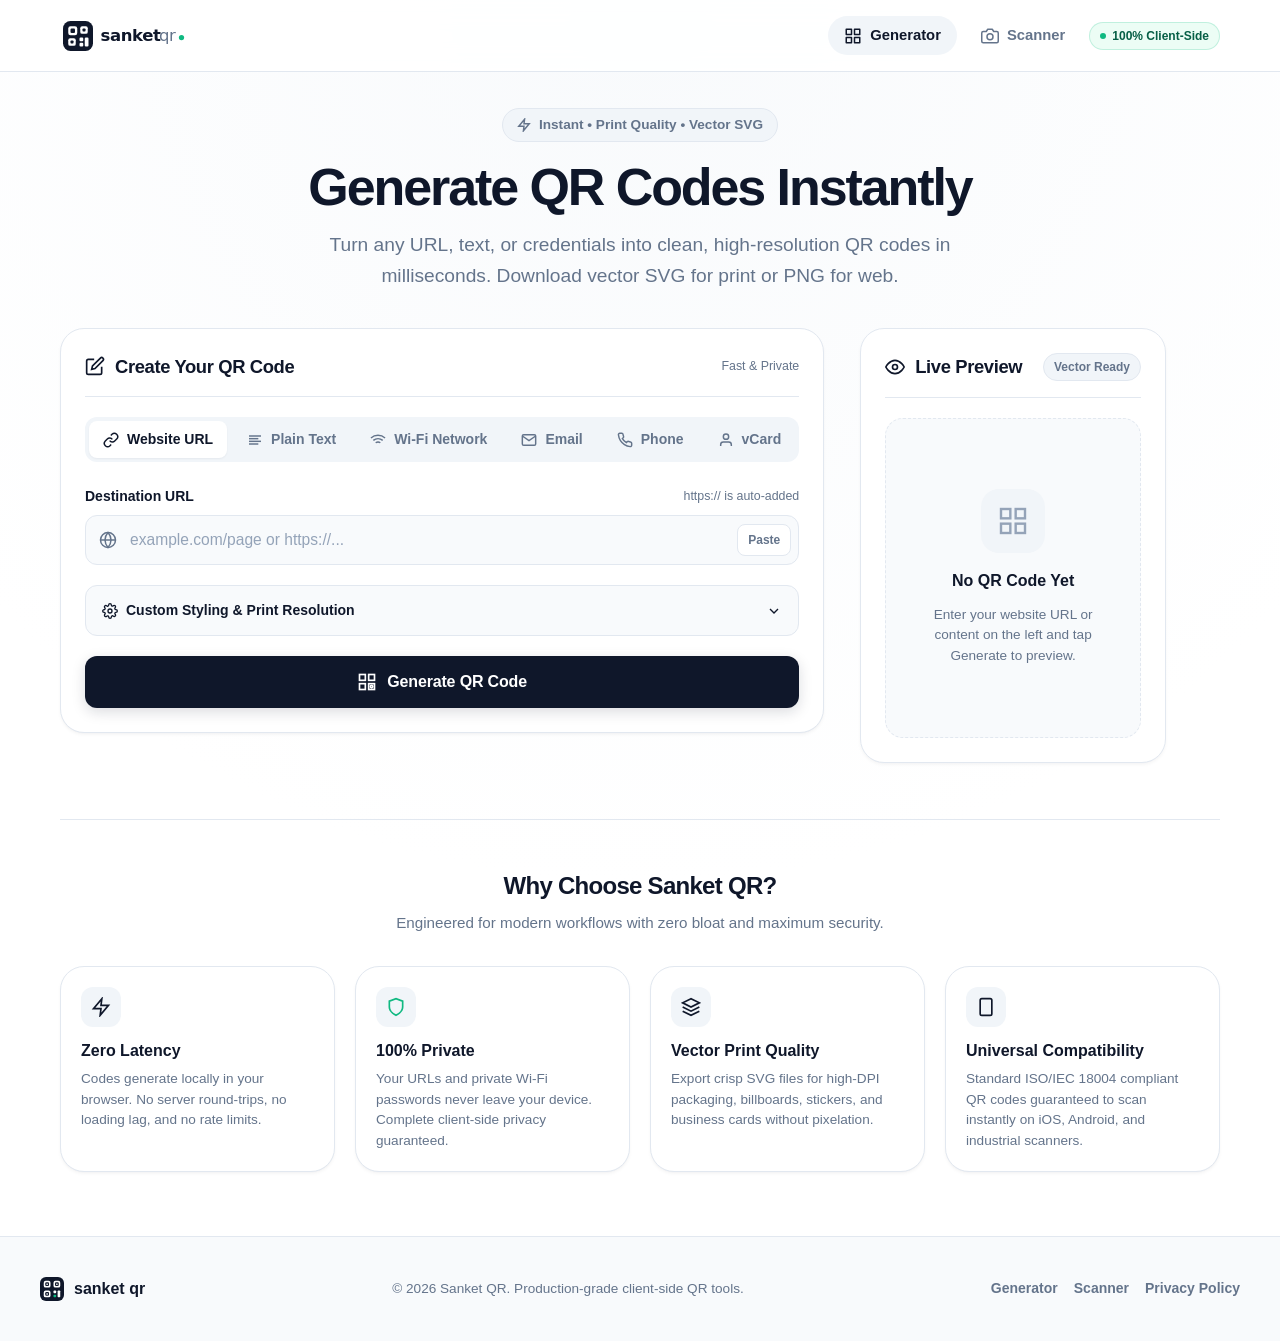
==== index.html @ 83587c72 "style: remove github link from footers" ====
<!DOCTYPE html>
<html lang="en">
<head>
  <meta charset="UTF-8">
  <meta name="viewport" content="width=device-width, initial-scale=1.0">
  <title>Sanket QR — Instant High-Resolution QR Code Generator &amp; Scanner</title>
  
  <!-- Primary Meta Tags -->
  <meta name="title" content="Sanket QR — Instant High-Resolution QR Code Generator & Scanner">
  <meta name="description" content="Generate high-resolution vector SVG and PNG QR codes instantly in your browser. 100% private, free, and open-source. Auto-formatting, customizable colors, and scan support.">
  <meta name="keywords" content="QR code generator, free QR code, SVG QR code, high resolution QR code, print QR code, camera QR scanner, sanket qr">
  <meta name="author" content="Sanket QR">
  <meta name="theme-color" content="#ffffff">

  <!-- Open Graph / Facebook -->
  <meta property="og:type" content="website">
  <meta property="og:url" content="https://sanket-qr.com/">
  <meta property="og:title" content="Sanket QR — Instant High-Resolution QR Code Generator">
  <meta property="og:description" content="Generate crisp, print-ready SVG & PNG QR codes instantly. Fast, free, private, and client-side.">
  <meta property="og:image" content="assets/screenshots/og-banner.svg">

  <!-- Twitter -->
  <meta property="twitter:card" content="summary_large_image">
  <meta property="twitter:url" content="https://sanket-qr.com/">
  <meta property="twitter:title" content="Sanket QR — Instant High-Resolution QR Code Generator">
  <meta property="twitter:description" content="Generate crisp, print-ready SVG & PNG QR codes instantly. Fast, free, private, and client-side.">
  <meta property="twitter:image" content="assets/screenshots/og-banner.svg">

  <!-- Favicons & Manifest -->
  <link rel="icon" type="image/svg+xml" href="assets/icons/favicon.svg">
  <link rel="apple-touch-icon" href="assets/icons/apple-touch-icon.png">
  <link rel="manifest" href="manifest.webmanifest">

  <!-- Stylesheet -->
  <link rel="stylesheet" href="style.css">
</head>
<body>

  <!-- Site Header -->
  <header class="site-header">
    <div class="header-container">
      <a href="index.html" class="brand-link" aria-label="Sanket QR Homepage">
        <img src="assets/logo/sanket-qr-logo.svg" alt="Sanket QR Logo" class="brand-logo-img" width="160" height="36">
      </a>

      <nav class="nav-links" aria-label="Main Navigation">
        <a href="index.html" class="nav-item active" aria-current="page">
          <svg width="18" height="18" viewBox="0 0 24 24" fill="none" stroke="currentColor" stroke-width="2" stroke-linecap="round" stroke-linejoin="round">
            <rect x="3" y="3" width="7" height="7"/><rect x="14" y="3" width="7" height="7"/><rect x="14" y="14" width="7" height="7"/><rect x="3" y="14" width="7" height="7"/>
          </svg>
          <span>Generator</span>
        </a>
        <a href="scan.html" class="nav-item">
          <svg width="18" height="18" viewBox="0 0 24 24" fill="none" stroke="currentColor" stroke-width="2" stroke-linecap="round" stroke-linejoin="round">
            <path d="M23 19a2 2 0 0 1-2 2H3a2 2 0 0 1-2-2V8a2 2 0 0 1 2-2h4l2-3h6l2 3h4a2 2 0 0 1 2 2z"/><circle cx="12" cy="13" r="4"/>
          </svg>
          <span>Scanner</span>
        </a>
        <div class="badge-tag" title="All processing happens locally on your device">
          <span class="badge-dot"></span>
          <span>100% Client-Side</span>
        </div>
      </nav>
    </div>
  </header>

  <!-- Main Content Wrapper -->
  <main class="main-wrapper">
    <!-- Hero Banner -->
    <section class="hero-banner">
      <div class="hero-pill">
        <svg width="14" height="14" viewBox="0 0 24 24" fill="none" stroke="currentColor" stroke-width="2.5"><polygon points="13 2 3 14 12 14 11 22 21 10 12 10 13 2"/></svg>
        <span>Instant • Print Quality • Vector SVG</span>
      </div>
      <h1 class="hero-title">Generate QR Codes Instantly</h1>
      <p class="hero-subtitle">
        Turn any URL, text, or credentials into clean, high-resolution QR codes in milliseconds. Download vector SVG for print or PNG for web.
      </p>
    </section>

    <!-- Generator Interface Grid -->
    <div class="generator-grid">
      <!-- Left Column: Controls & Input Form -->
      <section class="card-panel" aria-labelledby="generator-heading">
        <div class="card-header-row">
          <h2 id="generator-heading" class="card-title">
            <svg width="20" height="20" viewBox="0 0 24 24" fill="none" stroke="currentColor" stroke-width="2"><path d="M11 4H4a2 2 0 0 0-2 2v14a2 2 0 0 0 2 2h14a2 2 0 0 0 2-2v-7"/><path d="M18.5 2.5a2.121 2.121 0 0 1 3 3L12 15l-4 1 1-4 9.5-9.5z"/></svg>
            <span>Create Your QR Code</span>
          </h2>
          <span class="label-hint">Fast &amp; Private</span>
        </div>

        <!-- Input Category Tabs (Extensible Architecture) -->
        <div class="tabs-scroll-wrapper" role="tablist" aria-label="Content Type">
          <div class="tabs-nav">
            <button type="button" class="tab-btn active" data-tab="url" role="tab" aria-selected="true" aria-controls="tab-url">
              <svg viewBox="0 0 24 24" fill="none" stroke="currentColor"><path d="M10 13a5 5 0 0 0 7.54.54l3-3a5 5 0 0 0-7.07-7.07l-1.72 1.71"/><path d="M14 11a5 5 0 0 0-7.54-.54l-3 3a5 5 0 0 0 7.07 7.07l1.71-1.71"/></svg>
              <span>Website URL</span>
            </button>
            <button type="button" class="tab-btn" data-tab="text" role="tab" aria-selected="false" aria-controls="tab-text">
              <svg viewBox="0 0 24 24" fill="none" stroke="currentColor"><line x1="17" y1="10" x2="3" y2="10"/><line x1="21" y1="6" x2="3" y2="6"/><line x1="21" y1="14" x2="3" y2="14"/><line x1="17" y1="18" x2="3" y2="18"/></svg>
              <span>Plain Text</span>
            </button>
            <button type="button" class="tab-btn" data-tab="wifi" role="tab" aria-selected="false" aria-controls="tab-wifi">
              <svg viewBox="0 0 24 24" fill="none" stroke="currentColor"><path d="M5 12.55a11 11 0 0 1 14.08 0"/><path d="M1.42 9a16 16 0 0 1 21.16 0"/><path d="M8.53 16.11a6 6 0 0 1 6.95 0"/><line x1="12" y1="20" x2="12.01" y2="20"/></svg>
              <span>Wi-Fi Network</span>
            </button>
            <button type="button" class="tab-btn" data-tab="email" role="tab" aria-selected="false" aria-controls="tab-email">
              <svg viewBox="0 0 24 24" fill="none" stroke="currentColor"><path d="M4 4h16c1.1 0 2 .9 2 2v12c0 1.1-.9 2-2 2H4c-1.1 0-2-.9-2-2V6c0-1.1.9-2 2-2z"/><polyline points="22,6 12,13 2,6"/></svg>
              <span>Email</span>
            </button>
            <button type="button" class="tab-btn" data-tab="phone" role="tab" aria-selected="false" aria-controls="tab-phone">
              <svg viewBox="0 0 24 24" fill="none" stroke="currentColor"><path d="M22 16.92v3a2 2 0 0 1-2.18 2 19.79 19.79 0 0 1-8.63-3.07 19.5 19.5 0 0 1-6-6 19.79 19.79 0 0 1-3.07-8.67A2 2 0 0 1 4.11 2h3a2 2 0 0 1 2 1.72 12.84 12.84 0 0 0 .7 2.81 2 2 0 0 1-.45 2.11L8.09 9.91a16 16 0 0 0 6 6l1.27-1.27a2 2 0 0 1 2.11-.45 12.84 12.84 0 0 0 2.81.7A2 2 0 0 1 22 16.92z"/></svg>
              <span>Phone</span>
            </button>
            <button type="button" class="tab-btn" data-tab="vcard" role="tab" aria-selected="false" aria-controls="tab-vcard">
              <svg viewBox="0 0 24 24" fill="none" stroke="currentColor"><path d="M20 21v-2a4 4 0 0 0-4-4H8a4 4 0 0 0-4 4v2"/><circle cx="12" cy="7" r="4"/></svg>
              <span>vCard</span>
            </button>
          </div>
        </div>

        <!-- Tab 1: URL (Primary & Default) -->
        <div id="tab-url" class="tab-content active" role="tabpanel">
          <div class="form-group">
            <label for="url-input" class="form-label">
              <span>Destination URL</span>
              <span class="label-hint">https:// is auto-added</span>
            </label>
            <div class="input-wrapper">
              <svg class="input-icon-left" viewBox="0 0 24 24" fill="none" stroke="currentColor" stroke-width="2"><circle cx="12" cy="12" r="10"/><line x1="2" y1="12" x2="22" y2="12"/><path d="M12 2a15.3 15.3 0 0 1 4 10 15.3 15.3 0 0 1-4 10 15.3 15.3 0 0 1-4-10 15.3 15.3 0 0 1 4-10z"/></svg>
              <input 
                type="text" 
                id="url-input" 
                class="input-field has-icon-left has-action-right" 
                placeholder="example.com/page or https://..."
                autocomplete="off"
                spellcheck="false"
                aria-describedby="url-error-msg"
              >
              <div class="input-action-right">
                <button type="button" id="url-clear-btn" class="input-clear-btn" aria-label="Clear URL input" title="Clear">
                  <svg width="14" height="14" viewBox="0 0 24 24" fill="none" stroke="currentColor" stroke-width="2.5"><line x1="18" y1="6" x2="6" y2="18"/><line x1="6" y1="6" x2="18" y2="18"/></svg>
                </button>
                <button type="button" id="url-paste-btn" class="input-inline-btn" title="Paste from clipboard">
                  Paste
                </button>
              </div>
            </div>
            <div id="url-error-msg" class="field-error-msg" role="alert"></div>
          </div>
        </div>

        <!-- Tab 2: Plain Text -->
        <div id="tab-text" class="tab-content" role="tabpanel">
          <div class="form-group">
            <label for="text-input" class="form-label">
              <span>Text Message / Note</span>
              <span class="label-hint">Plain UTF-8 text</span>
            </label>
            <textarea id="text-input" class="textarea-field" placeholder="Enter any text, notes, or instructions here..."></textarea>
          </div>
        </div>

        <!-- Tab 3: Wi-Fi Network -->
        <div id="tab-wifi" class="tab-content" role="tabpanel">
          <div class="form-group">
            <label for="wifi-ssid" class="form-label">Network Name (SSID)</label>
            <input type="text" id="wifi-ssid" class="input-field" placeholder="e.g. MyHomeWiFi">
          </div>
          <div class="form-grid-2">
            <div class="form-group">
              <label for="wifi-pass" class="form-label">Password</label>
              <input type="text" id="wifi-pass" class="input-field" placeholder="Wi-Fi Password">
            </div>
            <div class="form-group">
              <label for="wifi-type" class="form-label">Security</label>
              <select id="wifi-type" class="select-field">
                <option value="WPA" selected>WPA/WPA2/WPA3</option>
                <option value="WEP">WEP</option>
                <option value="nopass">None (Open Network)</option>
              </select>
            </div>
          </div>
          <label style="display: flex; align-items: center; gap: 8px; font-size: 0.85rem; cursor: pointer; margin-top: 4px;">
            <input type="checkbox" id="wifi-hidden">
            <span>Hidden Network (SSID is not broadcasted)</span>
          </label>
        </div>

        <!-- Tab 4: Email -->
        <div id="tab-email" class="tab-content" role="tabpanel">
          <div class="form-group">
            <label for="email-to" class="form-label">Recipient Email</label>
            <input type="email" id="email-to" class="input-field" placeholder="hello@example.com">
          </div>
          <div class="form-group">
            <label for="email-sub" class="form-label">Subject</label>
            <input type="text" id="email-sub" class="input-field" placeholder="Subject line">
          </div>
          <div class="form-group">
            <label for="email-body" class="form-label">Message Body</label>
            <textarea id="email-body" class="textarea-field" placeholder="Email message body..."></textarea>
          </div>
        </div>

        <!-- Tab 5: Phone -->
        <div id="tab-phone" class="tab-content" role="tabpanel">
          <div class="form-group">
            <label for="phone-input" class="form-label">Phone Number</label>
            <input type="tel" id="phone-input" class="input-field" placeholder="+1 234 567 8900">
          </div>
        </div>

        <!-- Tab 6: vCard Contact -->
        <div id="tab-vcard" class="tab-content" role="tabpanel">
          <div class="form-grid-2">
            <div class="form-group">
              <label for="vcard-first" class="form-label">First Name</label>
              <input type="text" id="vcard-first" class="input-field" placeholder="John">
            </div>
            <div class="form-group">
              <label for="vcard-last" class="form-label">Last Name</label>
              <input type="text" id="vcard-last" class="input-field" placeholder="Doe">
            </div>
          </div>
          <div class="form-grid-2">
            <div class="form-group">
              <label for="vcard-phone" class="form-label">Phone</label>
              <input type="tel" id="vcard-phone" class="input-field" placeholder="+1 555-0199">
            </div>
            <div class="form-group">
              <label for="vcard-email" class="form-label">Email</label>
              <input type="email" id="vcard-email" class="input-field" placeholder="john@company.com">
            </div>
          </div>
          <div class="form-group">
            <label for="vcard-org" class="form-label">Company / Organization</label>
            <input type="text" id="vcard-org" class="input-field" placeholder="Acme Inc.">
          </div>
        </div>

        <!-- Customization Settings Accordion -->
        <div class="customization-drawer">
          <button type="button" id="settings-toggle" class="drawer-toggle" aria-expanded="false" aria-controls="settings-drawer">
            <span style="display: flex; align-items: center; gap: 8px;">
              <svg width="16" height="16" viewBox="0 0 24 24" fill="none" stroke="currentColor" stroke-width="2"><circle cx="12" cy="12" r="3"/><path d="M19.4 15a1.65 1.65 0 0 0 .33 1.82l.06.06a2 2 0 0 1 0 2.83 2 2 0 0 1-2.83 0l-.06-.06a1.65 1.65 0 0 0-1.82-.33 1.65 1.65 0 0 0-1 1.51V21a2 2 0 0 1-2 2 2 2 0 0 1-2-2v-.09A1.65 1.65 0 0 0 9 19.4a1.65 1.65 0 0 0-1.82.33l-.06.06a2 2 0 0 1-2.83 0 2 2 0 0 1 0-2.83l.06-.06a1.65 1.65 0 0 0 .33-1.82 1.65 1.65 0 0 0-1.51-1H3a2 2 0 0 1-2-2 2 2 0 0 1 2-2h.09A1.65 1.65 0 0 0 4.6 9a1.65 1.65 0 0 0-.33-1.82l-.06-.06a2 2 0 0 1 0-2.83 2 2 0 0 1 2.83 0l.06.06a1.65 1.65 0 0 0 1.82.33H9a1.65 1.65 0 0 0 1-1.51V3a2 2 0 0 1 2-2 2 2 0 0 1 2 2v.09a1.65 1.65 0 0 0 1 1.51 1.65 1.65 0 0 0 1.82-.33l.06-.06a2 2 0 0 1 2.83 0 2 2 0 0 1 0 2.83l-.06.06a1.65 1.65 0 0 0-.33 1.82V9a1.65 1.65 0 0 0 1.51 1H21a2 2 0 0 1 2 2 2 2 0 0 1-2 2h-.09a1.65 1.65 0 0 0-1.51 1z"/></svg>
              <span>Custom Styling &amp; Print Resolution</span>
            </span>
            <svg class="chevron" width="16" height="16" viewBox="0 0 24 24" fill="none" stroke="currentColor" stroke-width="2"><polyline points="6 9 12 15 18 9"/></svg>
          </button>
          <div id="settings-drawer" class="drawer-content">
            <div class="settings-grid">
              <div class="form-group">
                <label class="form-label" for="fg-color">Foreground Color</label>
                <div class="color-picker-row">
                  <div class="color-input-badge">
                    <input type="color" id="fg-color" value="#0f172a">
                  </div>
                  <span style="font-size: 0.825rem; font-family: var(--font-mono);">QR Pattern</span>
                </div>
              </div>
              <div class="form-group">
                <label class="form-label" for="bg-color">Background Color</label>
                <div class="color-picker-row">
                  <div class="color-input-badge">
                    <input type="color" id="bg-color" value="#ffffff">
                  </div>
                  <span style="font-size: 0.825rem; font-family: var(--font-mono);">Background</span>
                </div>
              </div>
              <div class="form-group">
                <label class="form-label" for="qr-ecc">Error Correction (ECC)</label>
                <select id="qr-ecc" class="select-field">
                  <option value="L">Level L (7% recovery)</option>
                  <option value="M" selected>Level M (15% - Recommended)</option>
                  <option value="Q">Level Q (25% recovery)</option>
                  <option value="H">Level H (30% - Best for Print)</option>
                </select>
              </div>
              <div class="form-group">
                <label class="form-label" for="qr-size">Raster Export Size (PNG)</label>
                <select id="qr-size" class="select-field">
                  <option value="512">Standard (512 x 512 px)</option>
                  <option value="1024" selected>High-Res (1024 x 1024 px)</option>
                  <option value="2048">Ultra Print (2048 x 2048 px)</option>
                </select>
              </div>
            </div>
          </div>
        </div>

        <!-- Main Generate Button -->
        <button type="button" id="generate-btn" class="btn-primary" aria-label="Generate QR Code">
          <svg width="20" height="20" viewBox="0 0 24 24" fill="none" stroke="currentColor" stroke-width="2"><rect x="3" y="3" width="7" height="7"/><rect x="14" y="3" width="7" height="7"/><rect x="14" y="14" width="7" height="7"/><rect x="3" y="14" width="7" height="7"/><circle cx="17.5" cy="17.5" r="1.5"/></svg>
          <span>Generate QR Code</span>
        </button>
      </section>

      <!-- Right Column: Live QR Preview & Actions (Sticky) -->
      <aside class="preview-card-sticky">
        <div class="card-panel">
          <div class="card-header-row">
            <h2 class="card-title">
              <svg width="20" height="20" viewBox="0 0 24 24" fill="none" stroke="currentColor" stroke-width="2"><path d="M1 12s4-8 11-8 11 8 11 8-4 8-11 8-11-8-11-8z"/><circle cx="12" cy="12" r="3"/></svg>
              <span>Live Preview</span>
            </h2>
            <span class="badge-tag" style="background: var(--bg-elevated); color: var(--text-muted); border-color: var(--border-light);">Vector Ready</span>
          </div>

          <!-- QR Display Area -->
          <div id="qr-display-box" class="qr-display-box" aria-live="polite">
            <!-- Empty State -->
            <div id="empty-state" class="empty-state">
              <div class="empty-state-icon">
                <svg width="32" height="32" viewBox="0 0 24 24" fill="none" stroke="currentColor" stroke-width="1.8"><rect x="3" y="3" width="7" height="7"/><rect x="14" y="3" width="7" height="7"/><rect x="14" y="14" width="7" height="7"/><rect x="3" y="14" width="7" height="7"/></svg>
              </div>
              <h3 class="empty-state-title">No QR Code Yet</h3>
              <p class="empty-state-desc">Enter your website URL or content on the left and tap Generate to preview.</p>
            </div>

            <!-- Loading State -->
            <div id="loading-state" class="loading-state">
              <div class="spinner"></div>
              <span style="font-size: 0.9rem; font-weight: 600;">Generating high-res matrix...</span>
            </div>

            <!-- Generated State -->
            <div id="qr-rendered-wrapper" class="qr-rendered-wrapper">
              <div id="canvas-holder" class="qr-canvas-holder"></div>
              
              <!-- Content Summary -->
              <div class="qr-content-summary">
                <svg width="16" height="16" viewBox="0 0 24 24" fill="none" stroke="currentColor" stroke-width="2" style="flex-shrink: 0;"><path d="M10 13a5 5 0 0 0 7.54.54l3-3a5 5 0 0 0-7.07-7.07l-1.72 1.71"/><path d="M14 11a5 5 0 0 0-7.54-.54l-3 3a5 5 0 0 0 7.07 7.07l1.71-1.71"/></svg>
                <span id="qr-summary-text" class="qr-summary-text"></span>
              </div>

              <!-- Action Buttons -->
              <div class="preview-actions-grid">
                <button type="button" id="btn-download-png" class="btn-primary btn-download-primary" title="Download High-Res PNG">
                  <svg width="18" height="18" viewBox="0 0 24 24" fill="none" stroke="currentColor" stroke-width="2.2"><path d="M21 15v4a2 2 0 0 1-2 2H5a2 2 0 0 1-2-2v-4"/><polyline points="7 10 12 15 17 10"/><line x1="12" y1="15" x2="12" y2="3"/></svg>
                  <span>Download PNG</span>
                </button>
                <button type="button" id="btn-download-svg" class="btn-secondary" title="Download Scalable Vector SVG">
                  <svg width="18" height="18" viewBox="0 0 24 24" fill="none" stroke="currentColor" stroke-width="2.2"><polygon points="12 2 2 7 12 12 22 7 12 2"/><polyline points="2 17 12 22 22 17"/><polyline points="2 12 12 17 22 12"/></svg>
                  <span>Download SVG</span>
                </button>
                <button type="button" id="btn-copy-link" class="btn-secondary" title="Copy Content / Link">
                  <svg width="18" height="18" viewBox="0 0 24 24" fill="none" stroke="currentColor" stroke-width="2.2"><rect x="9" y="9" width="13" height="13" rx="2" ry="2"/><path d="M5 15H4a2 2 0 0 1-2-2V4a2 2 0 0 1 2-2h9a2 2 0 0 1 2 2v1"/></svg>
                  <span>Copy Link</span>
                </button>
                <button type="button" id="btn-copy-image" class="btn-secondary" title="Copy Image to Clipboard" style="grid-column: span 2;">
                  <svg width="18" height="18" viewBox="0 0 24 24" fill="none" stroke="currentColor" stroke-width="2.2"><rect x="3" y="3" width="18" height="18" rx="2"/><circle cx="8.5" cy="8.5" r="1.5"/><polyline points="21 15 16 10 5 21"/></svg>
                  <span>Copy Image to Clipboard</span>
                </button>
              </div>

              <!-- Reset / Generate Again -->
              <div class="reset-row">
                <button type="button" id="btn-generate-again" class="btn-text-link">
                  Generate Another Code
                </button>
              </div>
            </div>
          </div>
        </div>
      </aside>
    </div>

    <!-- Recent History Section -->
    <section id="history-section" class="history-section" style="display: none;" aria-labelledby="history-heading">
      <div class="history-header">
        <h2 id="history-heading" class="history-title">
          <svg width="18" height="18" viewBox="0 0 24 24" fill="none" stroke="currentColor" stroke-width="2"><circle cx="12" cy="12" r="10"/><polyline points="12 6 12 12 16 14"/></svg>
          <span>Recent Codes</span>
        </h2>
        <button type="button" id="btn-clear-history" class="btn-text-link">Clear History</button>
      </div>
      <div id="history-list" class="history-list"></div>
    </section>

    <!-- Key Product Features -->
    <section style="margin-top: 56px; border-top: 1px solid var(--border-light); padding-top: 48px;">
      <div style="text-align: center; margin-bottom: 32px;">
        <h2 style="font-size: 1.5rem; font-weight: 800; letter-spacing: -0.03em; margin-bottom: 8px;">Why Choose Sanket QR?</h2>
        <p style="color: var(--text-muted); font-size: 0.95rem;">Engineered for modern workflows with zero bloat and maximum security.</p>
      </div>
      <div style="display: grid; grid-template-columns: repeat(auto-fit, minmax(240px, 1fr)); gap: 20px;">
        <div class="card-panel" style="padding: 20px;">
          <div style="width: 40px; height: 40px; border-radius: var(--radius-md); background: var(--bg-elevated); display: flex; align-items: center; justify-content: center; margin-bottom: 12px; color: var(--text-main);">
            <svg width="20" height="20" viewBox="0 0 24 24" fill="none" stroke="currentColor" stroke-width="2"><polygon points="13 2 3 14 12 14 11 22 21 10 12 10 13 2"/></svg>
          </div>
          <h3 style="font-size: 1rem; font-weight: 700; margin-bottom: 6px;">Zero Latency</h3>
          <p style="font-size: 0.85rem; color: var(--text-muted); line-height: 1.5;">Codes generate locally in your browser. No server round-trips, no loading lag, and no rate limits.</p>
        </div>
        <div class="card-panel" style="padding: 20px;">
          <div style="width: 40px; height: 40px; border-radius: var(--radius-md); background: var(--bg-elevated); display: flex; align-items: center; justify-content: center; margin-bottom: 12px; color: var(--accent-green);">
            <svg width="20" height="20" viewBox="0 0 24 24" fill="none" stroke="currentColor" stroke-width="2"><path d="M12 22s8-4 8-10V5l-8-3-8 3v7c0 6 8 10 8 10z"/></svg>
          </div>
          <h3 style="font-size: 1rem; font-weight: 700; margin-bottom: 6px;">100% Private</h3>
          <p style="font-size: 0.85rem; color: var(--text-muted); line-height: 1.5;">Your URLs and private Wi-Fi passwords never leave your device. Complete client-side privacy guaranteed.</p>
        </div>
        <div class="card-panel" style="padding: 20px;">
          <div style="width: 40px; height: 40px; border-radius: var(--radius-md); background: var(--bg-elevated); display: flex; align-items: center; justify-content: center; margin-bottom: 12px; color: var(--primary);">
            <svg width="20" height="20" viewBox="0 0 24 24" fill="none" stroke="currentColor" stroke-width="2"><polygon points="12 2 2 7 12 12 22 7 12 2"/><polyline points="2 17 12 22 22 17"/><polyline points="2 12 12 17 22 12"/></svg>
          </div>
          <h3 style="font-size: 1rem; font-weight: 700; margin-bottom: 6px;">Vector Print Quality</h3>
          <p style="font-size: 0.85rem; color: var(--text-muted); line-height: 1.5;">Export crisp SVG files for high-DPI packaging, billboards, stickers, and business cards without pixelation.</p>
        </div>
        <div class="card-panel" style="padding: 20px;">
          <div style="width: 40px; height: 40px; border-radius: var(--radius-md); background: var(--bg-elevated); display: flex; align-items: center; justify-content: center; margin-bottom: 12px; color: var(--text-main);">
            <svg width="20" height="20" viewBox="0 0 24 24" fill="none" stroke="currentColor" stroke-width="2"><rect x="5" y="2" width="14" height="20" rx="2" ry="2"/><line x1="12" y1="18" x2="12.01" y2="18"/></svg>
          </div>
          <h3 style="font-size: 1rem; font-weight: 700; margin-bottom: 6px;">Universal Compatibility</h3>
          <p style="font-size: 0.85rem; color: var(--text-muted); line-height: 1.5;">Standard ISO/IEC 18004 compliant QR codes guaranteed to scan instantly on iOS, Android, and industrial scanners.</p>
        </div>
      </div>
    </section>
  </main>

  <!-- Site Footer -->
  <footer class="site-footer">
    <div class="footer-container">
      <div class="footer-brand">
        <img src="assets/logo/sanket-qr-mark.svg" alt="Sanket Mark" width="24" height="24">
        <span>sanket qr</span>
      </div>
      <div class="footer-copyright">
        &copy; <span id="current-year">2026</span> Sanket QR. Production-grade client-side QR tools.
      </div>
      <div class="footer-links">
        <a href="index.html">Generator</a>
        <a href="scan.html">Scanner</a>
        <a href="privacy.html">Privacy Policy</a>
      </div>
    </div>
  </footer>

  <!-- Toast Notification Container -->
  <div id="toast-container" class="toast-container" aria-live="polite"></div>

  <!-- QR Engine Vendor Library with CDN Fallback -->
  <script src="assets/vendor/qrcode.min.js"></script>
  <script>
    if (typeof window.QRCode === 'undefined') {
      const s = document.createElement('script');
      s.src = 'https://cdn.jsdelivr.net/npm/qrcode/build/qrcode.min.js';
      document.head.appendChild(s);
    }
    document.getElementById('current-year').textContent = new Date().getFullYear();
  </script>

  <!-- Application Logic -->
  <script type="module" src="script.js"></script>
</body>
</html>
---- style.css ----
/* ==========================================================================
   SANKET QR - Production Stylesheet
   Modern, Minimalist, High-Performance CSS (Pure Vanilla)
   ========================================================================== */

:root {
  /* Color Palette - Premium White & Black Aesthetic */
  --bg-app: #ffffff;
  --bg-subtle: #f8fafc;
  --bg-card: #ffffff;
  --bg-elevated: #f1f5f9;
  --border-light: #e2e8f0;
  --border-focus: #0f172a;

  --text-main: #0f172a;
  --text-muted: #64748b;
  --text-dim: #94a3b8;
  --text-inverse: #ffffff;

  --primary: #0f172a;
  --primary-hover: #1e293b;
  --primary-active: #334155;
  --primary-rgb: 15, 23, 42;

  --accent-green: #10b981;
  --accent-green-bg: #ecfdf5;
  --accent-red: #ef4444;
  --accent-red-bg: #fef2f2;
  --accent-blue: #2563eb;
  --accent-blue-bg: #eff6ff;

  /* Typography */
  --font-sans: -apple-system, BlinkMacSystemFont, "Segoe UI", Roboto, "Helvetica Neue", Arial, sans-serif;
  --font-mono: ui-monospace, SFMono-Regular, Menlo, Monaco, Consolas, monospace;

  /* Shadows */
  --shadow-xs: 0 1px 2px 0 rgba(15, 23, 42, 0.05);
  --shadow-sm: 0 2px 4px -1px rgba(15, 23, 42, 0.06), 0 1px 2px -1px rgba(15, 23, 42, 0.04);
  --shadow-md: 0 10px 25px -5px rgba(15, 23, 42, 0.07), 0 8px 10px -6px rgba(15, 23, 42, 0.04);
  --shadow-lg: 0 20px 35px -10px rgba(15, 23, 42, 0.1), 0 10px 15px -5px rgba(15, 23, 42, 0.05);
  --shadow-glow: 0 0 0 3px rgba(15, 23, 42, 0.15);

  /* Border Radii */
  --radius-sm: 8px;
  --radius-md: 12px;
  --radius-lg: 18px;
  --radius-xl: 24px;
  --radius-full: 9999px;

  /* Layout */
  --header-height: 72px;
  --container-max-w: 1200px;
  --transition-fast: 160ms cubic-bezier(0.4, 0, 0.2, 1);
  --transition-normal: 240ms cubic-bezier(0.4, 0, 0.2, 1);
}

/* Base Reset & Box Sizing */
*, *::before, *::after {
  box-sizing: border-box;
  margin: 0;
  padding: 0;
}

html {
  font-family: var(--font-sans);
  background-color: var(--bg-app);
  color: var(--text-main);
  line-height: 1.5;
  -webkit-font-smoothing: antialiased;
  -moz-osx-font-smoothing: grayscale;
  scroll-behavior: smooth;
  text-rendering: optimizeLegibility;
}

body {
  min-height: 100vh;
  display: flex;
  flex-direction: column;
  background: radial-gradient(circle at 50% 0%, #f8fafc 0%, #ffffff 80%);
  background-attachment: fixed;
  color: var(--text-main);
}

a {
  color: inherit;
  text-decoration: none;
}

button, input, textarea, select {
  font: inherit;
  color: inherit;
}

button {
  cursor: pointer;
  border: none;
  background: none;
  touch-action: manipulation;
}

img, svg {
  display: block;
  max-width: 100%;
}

/* ==========================================================================
   Header & Navigation
   ========================================================================== */
.site-header {
  position: sticky;
  top: 0;
  z-index: 100;
  background: rgba(255, 255, 255, 0.85);
  backdrop-filter: blur(12px);
  -webkit-backdrop-filter: blur(12px);
  border-bottom: 1px solid var(--border-light);
  height: var(--header-height);
  display: flex;
  align-items: center;
}

.header-container {
  width: 100%;
  max-width: var(--container-max-w);
  margin: 0 auto;
  padding: 0 20px;
  display: flex;
  align-items: center;
  justify-content: space-between;
}

.brand-link {
  display: flex;
  align-items: center;
  gap: 12px;
  font-size: 1.25rem;
  font-weight: 800;
  letter-spacing: -0.03em;
  color: var(--text-main);
  text-decoration: none;
  transition: opacity var(--transition-fast);
}

.brand-link:hover {
  opacity: 0.88;
}

.brand-logo-img {
  height: 36px;
  width: auto;
}

.nav-links {
  display: flex;
  align-items: center;
  gap: 8px;
}

.nav-item {
  display: inline-flex;
  align-items: center;
  gap: 8px;
  padding: 8px 16px;
  border-radius: var(--radius-full);
  font-size: 0.925rem;
  font-weight: 600;
  color: var(--text-muted);
  transition: all var(--transition-fast);
}

.nav-item:hover {
  color: var(--text-main);
  background-color: var(--bg-subtle);
}

.nav-item.active {
  color: var(--text-main);
  background-color: var(--bg-elevated);
}

.badge-tag {
  display: inline-flex;
  align-items: center;
  gap: 6px;
  padding: 4px 10px;
  background: var(--accent-green-bg);
  color: #065f46;
  font-size: 0.75rem;
  font-weight: 600;
  border-radius: var(--radius-full);
  border: 1px solid rgba(16, 185, 129, 0.2);
}

.badge-dot {
  width: 6px;
  height: 6px;
  border-radius: 50%;
  background-color: var(--accent-green);
  animation: pulse-dot 2s infinite ease-in-out;
}

@keyframes pulse-dot {
  0%, 100% { transform: scale(1); opacity: 1; }
  50% { transform: scale(1.4); opacity: 0.6; }
}

/* ==========================================================================
   Main Layout & Hero Section
   ========================================================================== */
.main-wrapper {
  flex: 1;
  max-width: var(--container-max-w);
  width: 100%;
  margin: 0 auto;
  padding: 36px 20px 64px;
}

.hero-banner {
  text-align: center;
  margin-bottom: 36px;
}

.hero-pill {
  display: inline-flex;
  align-items: center;
  gap: 8px;
  background-color: var(--bg-elevated);
  border: 1px solid var(--border-light);
  padding: 6px 14px;
  border-radius: var(--radius-full);
  font-size: 0.85rem;
  font-weight: 600;
  color: var(--text-muted);
  margin-bottom: 16px;
}

.hero-title {
  font-size: clamp(2rem, 5vw, 3.25rem);
  font-weight: 800;
  letter-spacing: -0.04em;
  line-height: 1.15;
  color: var(--text-main);
  margin-bottom: 12px;
}

.hero-subtitle {
  font-size: clamp(1rem, 2vw, 1.2rem);
  color: var(--text-muted);
  max-width: 640px;
  margin: 0 auto;
  font-weight: 400;
  line-height: 1.6;
}

/* Grid Layout for Generator */
.generator-grid {
  display: grid;
  grid-template-columns: 1fr;
  gap: 28px;
  align-items: start;
}

@media (min-width: 960px) {
  .generator-grid {
    grid-template-columns: 1.15fr 0.85fr;
    gap: 36px;
  }
}

/* ==========================================================================
   Cards & Surfaces
   ========================================================================== */
.card-panel {
  background: var(--bg-card);
  border: 1px solid var(--border-light);
  border-radius: var(--radius-xl);
  box-shadow: var(--shadow-sm);
  padding: 24px;
  transition: box-shadow var(--transition-normal);
}

.card-panel:hover {
  box-shadow: var(--shadow-md);
}

.card-header-row {
  display: flex;
  align-items: center;
  justify-content: space-between;
  margin-bottom: 20px;
  padding-bottom: 16px;
  border-bottom: 1px solid var(--border-light);
}

.card-title {
  font-size: 1.15rem;
  font-weight: 700;
  letter-spacing: -0.02em;
  display: flex;
  align-items: center;
  gap: 10px;
}

/* ==========================================================================
   Input Type Tabs (Future-ready Extensible Architecture)
   ========================================================================== */
.tabs-scroll-wrapper {
  overflow-x: auto;
  margin-bottom: 20px;
  padding-bottom: 4px;
  -webkit-overflow-scrolling: touch;
  scrollbar-width: none;
}

.tabs-scroll-wrapper::-webkit-scrollbar {
  display: none;
}

.tabs-nav {
  display: flex;
  gap: 6px;
  background-color: var(--bg-elevated);
  padding: 4px;
  border-radius: var(--radius-md);
  min-width: max-content;
}

.tab-btn {
  display: inline-flex;
  align-items: center;
  gap: 8px;
  padding: 8px 14px;
  border-radius: var(--radius-sm);
  font-size: 0.875rem;
  font-weight: 600;
  color: var(--text-muted);
  transition: all var(--transition-fast);
}

.tab-btn svg {
  width: 16px;
  height: 16px;
  stroke-width: 2.2;
}

.tab-btn:hover {
  color: var(--text-main);
}

.tab-btn.active {
  background: var(--bg-card);
  color: var(--text-main);
  box-shadow: var(--shadow-xs);
}

/* Tab Panels */
.tab-content {
  display: none;
}

.tab-content.active {
  display: block;
  animation: fadeIn 200ms ease;
}

@keyframes fadeIn {
  from { opacity: 0; transform: translateY(4px); }
  to { opacity: 1; transform: translateY(0); }
}

/* ==========================================================================
   Form Controls, Inputs, and Fields
   ========================================================================== */
.form-group {
  margin-bottom: 18px;
}

.form-label {
  display: flex;
  justify-content: space-between;
  align-items: center;
  font-size: 0.875rem;
  font-weight: 600;
  color: var(--text-main);
  margin-bottom: 8px;
}

.label-hint {
  font-size: 0.775rem;
  font-weight: 400;
  color: var(--text-muted);
}

.input-wrapper {
  position: relative;
  display: flex;
  align-items: center;
}

.input-icon-left {
  position: absolute;
  left: 14px;
  color: var(--text-muted);
  pointer-events: none;
  width: 18px;
  height: 18px;
}

.input-field {
  width: 100%;
  height: 50px;
  padding: 12px 16px;
  font-size: 0.975rem;
  background-color: var(--bg-subtle);
  border: 1.5px solid var(--border-light);
  border-radius: var(--radius-md);
  color: var(--text-main);
  transition: all var(--transition-fast);
}

.input-field.has-icon-left {
  padding-left: 44px;
}

.input-field.has-action-right {
  padding-right: 80px;
}

.input-field:focus {
  outline: none;
  background-color: #ffffff;
  border-color: var(--border-focus);
  box-shadow: var(--shadow-glow);
}

.input-field::placeholder {
  color: var(--text-dim);
}

.input-action-right {
  position: absolute;
  right: 8px;
  display: flex;
  align-items: center;
  gap: 4px;
}

.input-inline-btn {
  padding: 6px 10px;
  border-radius: var(--radius-sm);
  font-size: 0.75rem;
  font-weight: 600;
  background: var(--bg-card);
  border: 1px solid var(--border-light);
  color: var(--text-muted);
  transition: all var(--transition-fast);
}

.input-inline-btn:hover {
  background: var(--bg-elevated);
  color: var(--text-main);
}

.input-clear-btn {
  display: none;
  padding: 6px;
  color: var(--text-dim);
  border-radius: 50%;
  transition: color var(--transition-fast);
}

.input-clear-btn:hover {
  color: var(--text-main);
}

.input-clear-btn.visible {
  display: inline-flex;
}

.textarea-field {
  width: 100%;
  padding: 14px 16px;
  font-size: 0.95rem;
  background-color: var(--bg-subtle);
  border: 1.5px solid var(--border-light);
  border-radius: var(--radius-md);
  color: var(--text-main);
  resize: vertical;
  min-height: 90px;
  transition: all var(--transition-fast);
}

.textarea-field:focus {
  outline: none;
  background-color: #ffffff;
  border-color: var(--border-focus);
  box-shadow: var(--shadow-glow);
}

.form-grid-2 {
  display: grid;
  grid-template-columns: 1fr;
  gap: 12px;
}

@media (min-width: 540px) {
  .form-grid-2 {
    grid-template-columns: 1fr 1fr;
  }
}

.field-error-msg {
  display: none;
  align-items: center;
  gap: 6px;
  font-size: 0.8rem;
  color: var(--accent-red);
  margin-top: 6px;
  font-weight: 500;
}

.field-error-msg.visible {
  display: flex;
}

/* ==========================================================================
   Accordion / Customization Settings Drawer
   ========================================================================== */
.customization-drawer {
  margin: 20px 0;
  border: 1px solid var(--border-light);
  border-radius: var(--radius-md);
  overflow: hidden;
  background-color: var(--bg-subtle);
}

.drawer-toggle {
  width: 100%;
  display: flex;
  align-items: center;
  justify-content: space-between;
  padding: 14px 16px;
  font-size: 0.875rem;
  font-weight: 600;
  color: var(--text-main);
  background: transparent;
  transition: background var(--transition-fast);
}

.drawer-toggle:hover {
  background: rgba(0, 0, 0, 0.02);
}

.drawer-toggle svg.chevron {
  transition: transform var(--transition-fast);
}

.drawer-toggle[aria-expanded="true"] svg.chevron {
  transform: rotate(180deg);
}

.drawer-content {
  display: none;
  padding: 16px;
  border-top: 1px solid var(--border-light);
  background: var(--bg-card);
}

.drawer-content.open {
  display: block;
  animation: fadeIn 200ms ease;
}

.settings-grid {
  display: grid;
  grid-template-columns: 1fr;
  gap: 16px;
}

@media (min-width: 480px) {
  .settings-grid {
    grid-template-columns: 1fr 1fr;
  }
}

.color-picker-row {
  display: flex;
  align-items: center;
  gap: 12px;
}

.color-input-badge {
  position: relative;
  width: 38px;
  height: 38px;
  border-radius: var(--radius-sm);
  border: 1px solid var(--border-light);
  overflow: hidden;
  cursor: pointer;
  flex-shrink: 0;
}

.color-input-badge input[type="color"] {
  position: absolute;
  top: -10px;
  left: -10px;
  width: 60px;
  height: 60px;
  border: none;
  cursor: pointer;
}

.select-field {
  width: 100%;
  height: 40px;
  padding: 8px 12px;
  font-size: 0.875rem;
  background-color: var(--bg-subtle);
  border: 1px solid var(--border-light);
  border-radius: var(--radius-sm);
  color: var(--text-main);
  cursor: pointer;
}

.select-field:focus {
  outline: none;
  border-color: var(--border-focus);
}

/* ==========================================================================
   Action Buttons
   ========================================================================== */
.btn-primary {
  display: inline-flex;
  align-items: center;
  justify-content: center;
  gap: 10px;
  width: 100%;
  height: 52px;
  background-color: var(--primary);
  color: var(--text-inverse);
  font-size: 1rem;
  font-weight: 700;
  letter-spacing: -0.01em;
  border-radius: var(--radius-md);
  box-shadow: 0 4px 14px rgba(15, 23, 42, 0.15);
  transition: all var(--transition-fast);
}

.btn-primary:hover {
  background-color: var(--primary-hover);
  transform: translateY(-1px);
  box-shadow: 0 6px 20px rgba(15, 23, 42, 0.2);
}

.btn-primary:active {
  transform: translateY(0) scale(0.99);
  background-color: var(--primary-active);
}

.btn-secondary {
  display: inline-flex;
  align-items: center;
  justify-content: center;
  gap: 8px;
  height: 44px;
  padding: 0 18px;
  background-color: var(--bg-card);
  color: var(--text-main);
  font-size: 0.9rem;
  font-weight: 600;
  border: 1.5px solid var(--border-light);
  border-radius: var(--radius-md);
  transition: all var(--transition-fast);
}

.btn-secondary:hover {
  background-color: var(--bg-subtle);
  border-color: var(--text-muted);
}

.btn-secondary:active {
  transform: scale(0.98);
}

.btn-icon-only {
  width: 44px;
  height: 44px;
  padding: 0;
  border-radius: var(--radius-md);
}

/* ==========================================================================
   Preview Card & QR Display
   ========================================================================== */
.preview-card-sticky {
  position: relative;
}

@media (min-width: 960px) {
  .preview-card-sticky {
    position: sticky;
    top: calc(var(--header-height) + 24px);
  }
}

.qr-display-box {
  background-color: var(--bg-subtle);
  border: 1.5px dashed var(--border-light);
  border-radius: var(--radius-lg);
  min-height: 320px;
  display: flex;
  flex-direction: column;
  align-items: center;
  justify-content: center;
  padding: 24px;
  text-align: center;
  position: relative;
  transition: all var(--transition-normal);
}

.qr-display-box.has-qr {
  background-color: #ffffff;
  border-style: solid;
  border-color: var(--border-light);
  box-shadow: var(--shadow-sm);
}

/* Empty State */
.empty-state {
  display: flex;
  flex-direction: column;
  align-items: center;
  gap: 12px;
  color: var(--text-muted);
  max-width: 260px;
}

.empty-state-icon {
  width: 64px;
  height: 64px;
  border-radius: var(--radius-lg);
  background: var(--bg-elevated);
  display: flex;
  align-items: center;
  justify-content: center;
  color: var(--text-dim);
  margin-bottom: 4px;
}

.empty-state-title {
  font-size: 1rem;
  font-weight: 700;
  color: var(--text-main);
}

.empty-state-desc {
  font-size: 0.85rem;
  line-height: 1.5;
}

/* Loading State */
.loading-state {
  display: none;
  flex-direction: column;
  align-items: center;
  gap: 14px;
  color: var(--text-muted);
}

.loading-state.visible {
  display: flex;
}

.spinner {
  width: 42px;
  height: 42px;
  border: 3.5px solid var(--border-light);
  border-top-color: var(--primary);
  border-radius: 50%;
  animation: spin 0.75s linear infinite;
}

@keyframes spin {
  to { transform: rotate(360deg); }
}

/* Generated QR Container */
.qr-rendered-wrapper {
  display: none;
  flex-direction: column;
  align-items: center;
  width: 100%;
}

.qr-rendered-wrapper.visible {
  display: flex;
  animation: scaleIn 250ms cubic-bezier(0.16, 1, 0.3, 1);
}

@keyframes scaleIn {
  from { opacity: 0; transform: scale(0.92); }
  to { opacity: 1; transform: scale(1); }
}

.qr-canvas-holder {
  background: #ffffff;
  padding: 16px;
  border-radius: var(--radius-md);
  box-shadow: 0 4px 12px rgba(0, 0, 0, 0.05);
  display: flex;
  align-items: center;
  justify-content: center;
  margin-bottom: 16px;
}

.qr-canvas-holder canvas {
  width: 240px !important;
  height: 240px !important;
  display: block;
}

.qr-content-summary {
  width: 100%;
  max-width: 320px;
  background: var(--bg-elevated);
  border: 1px solid var(--border-light);
  border-radius: var(--radius-md);
  padding: 10px 14px;
  display: flex;
  align-items: center;
  justify-content: space-between;
  gap: 10px;
  margin-bottom: 20px;
}

.qr-summary-text {
  font-size: 0.825rem;
  color: var(--text-main);
  font-family: var(--font-mono);
  white-space: nowrap;
  overflow: hidden;
  text-overflow: ellipsis;
}

/* Download & Action Buttons */
.preview-actions-grid {
  display: grid;
  grid-template-columns: 1fr 1fr;
  gap: 10px;
  width: 100%;
  margin-top: 16px;
}

.btn-download-primary {
  grid-column: span 2;
  background-color: var(--primary);
  color: #ffffff;
  border: none;
}

.btn-download-primary:hover {
  background-color: var(--primary-hover);
}

.reset-row {
  margin-top: 12px;
  text-align: center;
  width: 100%;
}

.btn-text-link {
  font-size: 0.825rem;
  color: var(--text-muted);
  font-weight: 600;
  text-decoration: underline;
  transition: color var(--transition-fast);
}

.btn-text-link:hover {
  color: var(--accent-red);
}

/* ==========================================================================
   History Section (LocalStorage)
   ========================================================================== */
.history-section {
  margin-top: 48px;
  padding-top: 36px;
  border-top: 1px solid var(--border-light);
}

.history-header {
  display: flex;
  align-items: center;
  justify-content: space-between;
  margin-bottom: 16px;
}

.history-title {
  font-size: 1.15rem;
  font-weight: 700;
  display: flex;
  align-items: center;
  gap: 8px;
}

.history-list {
  display: grid;
  grid-template-columns: repeat(auto-fill, minmax(280px, 1fr));
  gap: 14px;
}

.history-item {
  background: var(--bg-card);
  border: 1px solid var(--border-light);
  border-radius: var(--radius-md);
  padding: 12px 14px;
  display: flex;
  align-items: center;
  justify-content: space-between;
  gap: 12px;
  transition: all var(--transition-fast);
}

.history-item:hover {
  border-color: var(--primary);
  box-shadow: var(--shadow-sm);
}

.history-item-info {
  flex: 1;
  min-width: 0;
}

.history-item-title {
  font-size: 0.875rem;
  font-weight: 600;
  white-space: nowrap;
  overflow: hidden;
  text-overflow: ellipsis;
  color: var(--text-main);
}

.history-item-date {
  font-size: 0.725rem;
  color: var(--text-muted);
}

.history-item-actions {
  display: flex;
  gap: 6px;
}

.history-btn-mini {
  padding: 6px;
  border-radius: var(--radius-sm);
  color: var(--text-muted);
  transition: color var(--transition-fast);
}

.history-btn-mini:hover {
  color: var(--text-main);
  background: var(--bg-elevated);
}

/* ==========================================================================
   Scanner Page Styles (`scan.html`)
   ========================================================================== */
.scanner-grid {
  display: grid;
  grid-template-columns: 1fr;
  gap: 28px;
}

@media (min-width: 960px) {
  .scanner-grid {
    grid-template-columns: 1.1fr 0.9fr;
    gap: 36px;
  }
}

.scanner-viewfinder-container {
  position: relative;
  width: 100%;
  max-width: 480px;
  margin: 0 auto;
  border-radius: var(--radius-lg);
  overflow: hidden;
  background-color: #000000;
  box-shadow: var(--shadow-md);
  min-height: 340px;
  display: flex;
  align-items: center;
  justify-content: center;
}

#reader {
  width: 100% !important;
  border: none !important;
  background-color: #000000;
}

#reader video {
  width: 100% !important;
  height: 100% !important;
  object-fit: cover;
  border-radius: var(--radius-lg);
}

/* Custom Scanning Laser Reticle Overlay */
.scanner-reticle-overlay {
  position: absolute;
  inset: 0;
  pointer-events: none;
  display: none;
  align-items: center;
  justify-content: center;
}

.scanner-reticle-overlay.active {
  display: flex;
}

.reticle-box {
  width: 220px;
  height: 220px;
  position: relative;
  border: 2px solid rgba(255, 255, 255, 0.4);
  border-radius: 20px;
  overflow: hidden;
}

/* Corner Reticle Brackets */
.reticle-box::before,
.reticle-box::after {
  content: "";
  position: absolute;
  width: 24px;
  height: 24px;
  border-color: #ffffff;
  border-style: solid;
}

.reticle-box::before {
  top: 0;
  left: 0;
  border-width: 4px 0 0 4px;
  border-top-left-radius: 12px;
}

.reticle-box::after {
  bottom: 0;
  right: 0;
  border-width: 0 4px 4px 0;
  border-bottom-right-radius: 12px;
}

.scanner-laser-line {
  position: absolute;
  top: 0;
  left: 0;
  right: 0;
  height: 3px;
  background: linear-gradient(90deg, transparent, #10b981 50%, transparent);
  box-shadow: 0 0 14px #10b981;
  animation: scanLaser 2s cubic-bezier(0.4, 0, 0.6, 1) infinite;
}

@keyframes scanLaser {
  0% { top: 4%; opacity: 0.2; }
  50% { top: 94%; opacity: 1; }
  100% { top: 4%; opacity: 0.2; }
}

.camera-controls-bar {
  display: flex;
  align-items: center;
  justify-content: space-between;
  gap: 12px;
  margin-top: 16px;
}

/* Dropzone for Upload Scanner */
.upload-dropzone {
  border: 2px dashed var(--border-light);
  background-color: var(--bg-subtle);
  border-radius: var(--radius-xl);
  padding: 40px 24px;
  text-align: center;
  cursor: pointer;
  transition: all var(--transition-fast);
  display: flex;
  flex-direction: column;
  align-items: center;
  gap: 12px;
}

.upload-dropzone:hover,
.upload-dropzone.drag-active {
  border-color: var(--primary);
  background-color: rgba(15, 23, 42, 0.02);
}

.dropzone-icon {
  width: 56px;
  height: 56px;
  background: var(--bg-elevated);
  border-radius: var(--radius-lg);
  display: flex;
  align-items: center;
  justify-content: center;
  color: var(--text-main);
  margin-bottom: 4px;
}

.dropzone-title {
  font-size: 1.05rem;
  font-weight: 700;
  color: var(--text-main);
}

.dropzone-hint {
  font-size: 0.825rem;
  color: var(--text-muted);
}

.image-preview-holder {
  display: none;
  position: relative;
  max-width: 260px;
  margin: 0 auto;
  border-radius: var(--radius-md);
  overflow: hidden;
  box-shadow: var(--shadow-sm);
}

.image-preview-holder.visible {
  display: block;
}

.image-preview-holder img {
  width: 100%;
  height: auto;
  display: block;
}

/* Decoded Result Card */
.decoded-result-card {
  display: none;
  background: var(--bg-card);
  border: 2px solid var(--border-light);
  border-radius: var(--radius-xl);
  padding: 24px;
  box-shadow: var(--shadow-md);
  animation: slideUp 250ms cubic-bezier(0.16, 1, 0.3, 1);
}

.decoded-result-card.visible {
  display: block;
}

@keyframes slideUp {
  from { opacity: 0; transform: translateY(12px); }
  to { opacity: 1; transform: translateY(0); }
}

.decoded-status-badge {
  display: inline-flex;
  align-items: center;
  gap: 6px;
  background: var(--accent-green-bg);
  color: #065f46;
  font-size: 0.85rem;
  font-weight: 700;
  padding: 6px 14px;
  border-radius: var(--radius-full);
  margin-bottom: 16px;
}

.decoded-box {
  background: var(--bg-subtle);
  border: 1px solid var(--border-light);
  border-radius: var(--radius-md);
  padding: 16px;
  word-break: break-all;
  font-family: var(--font-mono);
  font-size: 0.95rem;
  line-height: 1.6;
  color: var(--text-main);
  max-height: 220px;
  overflow-y: auto;
  margin-bottom: 20px;
}

.result-actions-grid {
  display: flex;
  flex-direction: column;
  gap: 10px;
}

@media (min-width: 480px) {
  .result-actions-grid {
    flex-direction: row;
  }
  .result-actions-grid .btn-primary,
  .result-actions-grid .btn-secondary {
    flex: 1;
  }
}

/* ==========================================================================
   Toast Notification System
   ========================================================================== */
.toast-container {
  position: fixed;
  bottom: 24px;
  right: 24px;
  z-index: 1000;
  display: flex;
  flex-direction: column;
  gap: 10px;
  pointer-events: none;
}

@media (max-width: 600px) {
  .toast-container {
    bottom: 16px;
    left: 16px;
    right: 16px;
    align-items: center;
  }
}

.toast {
  pointer-events: auto;
  display: flex;
  align-items: center;
  gap: 12px;
  min-width: 280px;
  max-width: 420px;
  background-color: #0f172a;
  color: #ffffff;
  padding: 14px 18px;
  border-radius: var(--radius-md);
  box-shadow: 0 10px 30px rgba(0, 0, 0, 0.25);
  font-size: 0.9rem;
  font-weight: 500;
  animation: toastIn 200ms cubic-bezier(0.16, 1, 0.3, 1);
  transition: opacity 150ms ease, transform 150ms ease;
}

.toast.toast-error {
  background-color: #dc2626;
}

.toast.toast-success {
  background-color: #0f172a;
  border-left: 4px solid var(--accent-green);
}

.toast.hide {
  opacity: 0;
  transform: translateY(8px);
}

@keyframes toastIn {
  from { opacity: 0; transform: translateY(14px); }
  to { opacity: 1; transform: translateY(0); }
}

/* ==========================================================================
   Footer
   ========================================================================== */
.site-footer {
  background: var(--bg-subtle);
  border-top: 1px solid var(--border-light);
  padding: 40px 20px;
  margin-top: auto;
}

.footer-container {
  max-width: var(--container-max-w);
  margin: 0 auto;
  display: flex;
  flex-direction: column;
  gap: 20px;
  align-items: center;
  text-align: center;
}

@media (min-width: 768px) {
  .footer-container {
    flex-direction: row;
    justify-content: space-between;
    text-align: left;
  }
}

.footer-brand {
  display: flex;
  align-items: center;
  gap: 10px;
  font-weight: 700;
  color: var(--text-main);
}

.footer-copyright {
  font-size: 0.85rem;
  color: var(--text-muted);
}

.footer-links {
  display: flex;
  gap: 16px;
  font-size: 0.875rem;
  font-weight: 600;
  color: var(--text-muted);
}

.footer-links a:hover {
  color: var(--text-main);
}

/* ==========================================================================
   Legal & Privacy Policy Page Styles
   ========================================================================== */
.legal-container {
  max-width: 860px;
  margin: 0 auto;
  padding: 24px 20px 64px;
}

.legal-header {
  margin-bottom: 32px;
  text-align: left;
}

.legal-meta-row {
  display: flex;
  flex-wrap: wrap;
  align-items: center;
  gap: 12px;
  margin-top: 14px;
  font-size: 0.85rem;
  color: var(--text-muted);
}

.legal-card {
  background: var(--bg-card);
  border: 1px solid var(--border-light);
  border-radius: var(--radius-xl);
  box-shadow: var(--shadow-sm);
  padding: 32px;
  margin-bottom: 24px;
}

@media (max-width: 600px) {
  .legal-card {
    padding: 20px 16px;
  }
}

.legal-section {
  margin-bottom: 32px;
}

.legal-section:last-child {
  margin-bottom: 0;
}

.legal-h2 {
  font-size: 1.35rem;
  font-weight: 800;
  letter-spacing: -0.02em;
  color: var(--text-main);
  margin-bottom: 12px;
  display: flex;
  align-items: center;
  gap: 10px;
}

.legal-h3 {
  font-size: 1.05rem;
  font-weight: 700;
  color: var(--text-main);
  margin: 18px 0 8px;
}

.legal-p {
  font-size: 0.95rem;
  line-height: 1.7;
  color: #334155;
  margin-bottom: 14px;
}

.legal-ul {
  margin: 10px 0 16px 20px;
  color: #334155;
  font-size: 0.95rem;
  line-height: 1.7;
}

.legal-ul li {
  margin-bottom: 8px;
}

.permission-grid {
  display: grid;
  grid-template-columns: 1fr;
  gap: 16px;
  margin: 20px 0;
}

@media (min-width: 640px) {
  .permission-grid {
    grid-template-columns: 1fr 1fr;
  }
}

.permission-card {
  background: var(--bg-subtle);
  border: 1px solid var(--border-light);
  border-radius: var(--radius-md);
  padding: 16px;
}

.permission-card-header {
  display: flex;
  align-items: center;
  gap: 10px;
  margin-bottom: 8px;
  font-weight: 700;
  font-size: 0.95rem;
  color: var(--text-main);
}

.permission-badge {
  font-family: var(--font-mono);
  font-size: 0.75rem;
  padding: 2px 8px;
  border-radius: var(--radius-sm);
  background: var(--bg-elevated);
  border: 1px solid var(--border-light);
  color: var(--text-muted);
}

.callout-box {
  background: #f8fafc;
  border-left: 4px solid var(--primary);
  border-radius: 0 var(--radius-md) var(--radius-md) 0;
  padding: 16px 20px;
  margin: 20px 0;
  font-size: 0.925rem;
  line-height: 1.6;
  color: var(--text-main);
}

.callout-box.green {
  background: #f0fdf4;
  border-left-color: var(--accent-green);
  color: #14532d;
}

.toc-card {
  background: var(--bg-subtle);
  border: 1px solid var(--border-light);
  border-radius: var(--radius-md);
  padding: 16px 20px;
  margin-bottom: 28px;
}

.toc-list {
  display: grid;
  grid-template-columns: 1fr;
  gap: 8px;
  list-style: none;
  padding: 0;
  margin: 10px 0 0;
}

@media (min-width: 600px) {
  .toc-list {
    grid-template-columns: 1fr 1fr;
  }
}

.toc-link {
  font-size: 0.875rem;
  color: var(--text-muted);
  font-weight: 500;
  display: flex;
  align-items: center;
  gap: 6px;
  transition: color var(--transition-fast);
}

.toc-link:hover {
  color: var(--text-main);
  text-decoration: underline;
}

/* ==========================================================================
   Accessibility & Focus Outlines
   ========================================================================== */
:focus-visible {
  outline: 2px solid var(--primary);
  outline-offset: 2px;
}

@media (prefers-reduced-motion: reduce) {
  *, ::before, ::after {
    animation-duration: 0.01ms !important;
    animation-iteration-count: 1 !important;
    transition-duration: 0.01ms !important;
    scroll-behavior: auto !important;
  }
}
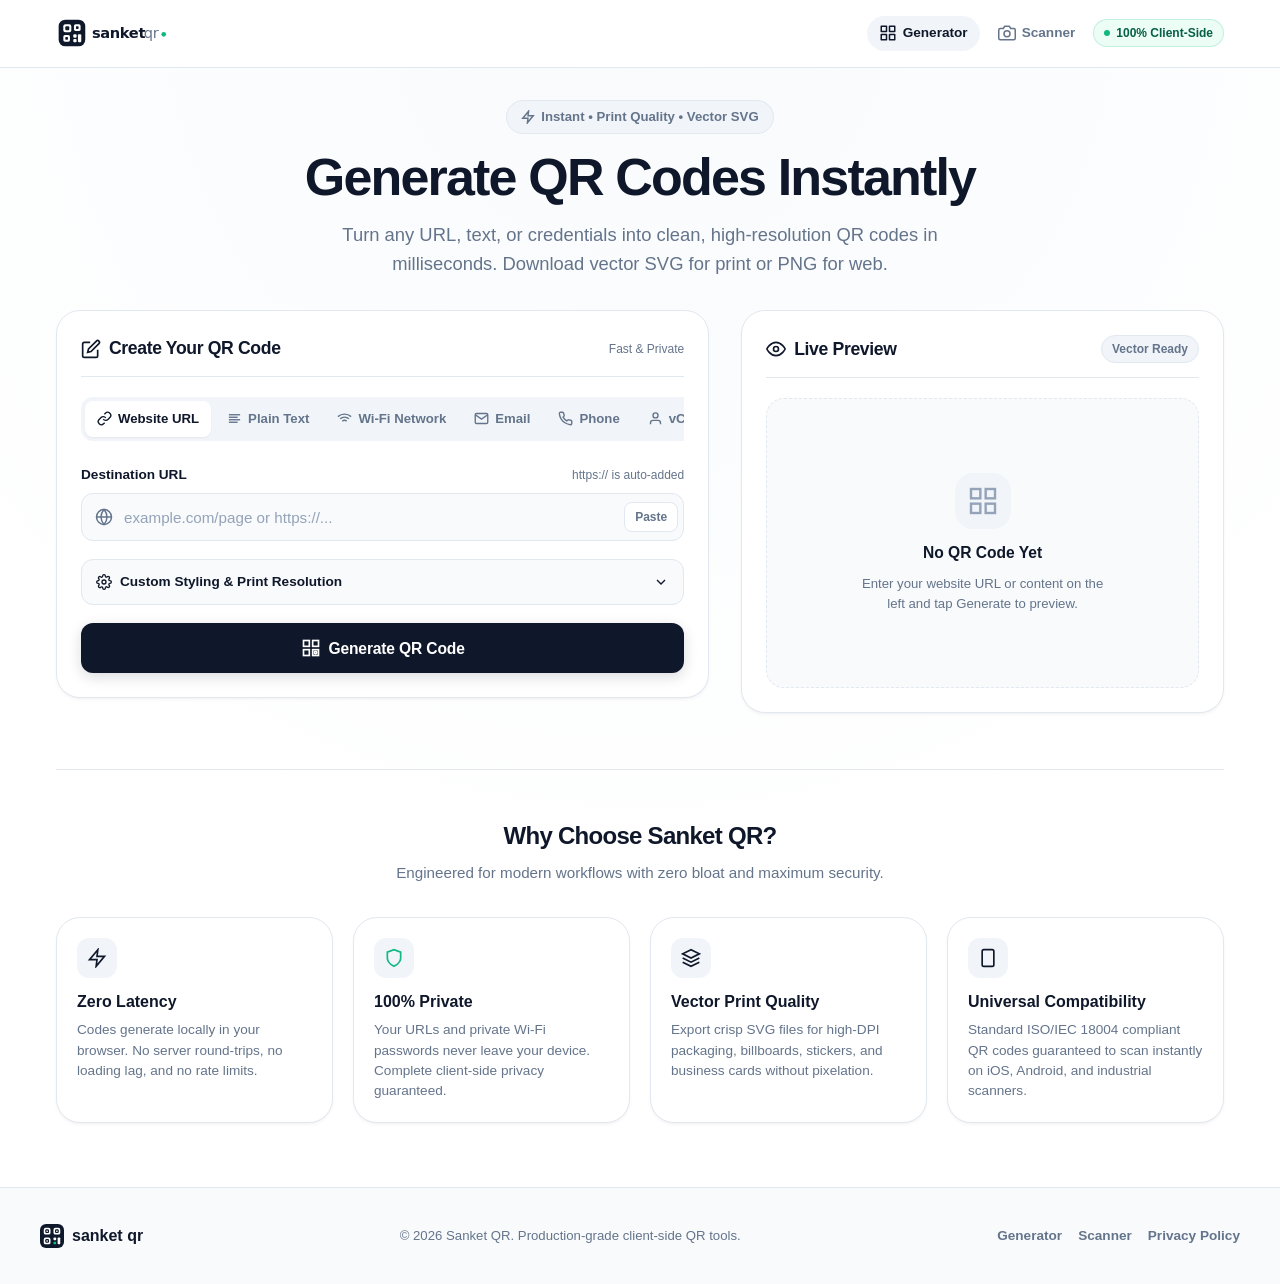
==== commit 24515180: "fix(mobile): add safe-area insets and status bar clearance for mobile notch, time, and battery bar" ====
--- a/index.html
+++ b/index.html
@@ -2,7 +2,10 @@
 <html lang="en">
 <head>
   <meta charset="UTF-8">
-  <meta name="viewport" content="width=device-width, initial-scale=1.0">
+  <meta name="viewport" content="width=device-width, initial-scale=1.0, viewport-fit=cover">
+  <meta name="apple-mobile-web-app-capable" content="yes">
+  <meta name="apple-mobile-web-app-status-bar-style" content="default">
+  <meta name="mobile-web-app-capable" content="yes">
   <title>Sanket QR — Instant High-Resolution QR Code Generator &amp; Scanner</title>
   
   <!-- Primary Meta Tags -->
--- a/style.css
+++ b/style.css
@@ -1,6 +1,7 @@
 /* ==========================================================================
    SANKET QR - Production Stylesheet
    Modern, Minimalist, High-Performance CSS (Pure Vanilla)
+   Mobile-First & 100% Responsive Architecture
    ========================================================================== */
 
 :root {
@@ -48,13 +49,13 @@
   --radius-full: 9999px;
 
   /* Layout */
-  --header-height: 72px;
+  --header-height: 68px;
   --container-max-w: 1200px;
   --transition-fast: 160ms cubic-bezier(0.4, 0, 0.2, 1);
   --transition-normal: 240ms cubic-bezier(0.4, 0, 0.2, 1);
 }
 
-/* Base Reset & Box Sizing */
+/* Global Reset & Strict Mobile Overflow Prevention */
 *, *::before, *::after {
   box-sizing: border-box;
   margin: 0;
@@ -70,6 +71,9 @@
   -moz-osx-font-smoothing: grayscale;
   scroll-behavior: smooth;
   text-rendering: optimizeLegibility;
+  overflow-x: hidden;
+  width: 100%;
+  max-width: 100vw;
 }
 
 body {
@@ -79,6 +83,10 @@
   background: radial-gradient(circle at 50% 0%, #f8fafc 0%, #ffffff 80%);
   background-attachment: fixed;
   color: var(--text-main);
+  overflow-x: hidden;
+  width: 100%;
+  max-width: 100vw;
+  position: relative;
 }
 
 a {
@@ -101,44 +109,53 @@
 img, svg {
   display: block;
   max-width: 100%;
+  height: auto;
 }
 
 /* ==========================================================================
-   Header & Navigation
+   Header & Navigation (Fully Mobile Optimized & Safe Area Notch Support)
    ========================================================================== */
 .site-header {
   position: sticky;
   top: 0;
   z-index: 100;
-  background: rgba(255, 255, 255, 0.85);
+  background: rgba(255, 255, 255, 0.96);
   backdrop-filter: blur(12px);
   -webkit-backdrop-filter: blur(12px);
   border-bottom: 1px solid var(--border-light);
-  height: var(--header-height);
-  display: flex;
-  align-items: center;
+  width: 100%;
+  box-sizing: border-box;
+  display: flex;
+  align-items: center;
+  padding-top: env(safe-area-inset-top, 0px);
+  padding-left: env(safe-area-inset-left, 0px);
+  padding-right: env(safe-area-inset-right, 0px);
+  min-height: calc(var(--header-height) + env(safe-area-inset-top, 0px));
 }
 
 .header-container {
   width: 100%;
   max-width: var(--container-max-w);
   margin: 0 auto;
-  padding: 0 20px;
+  padding: 0 16px;
   display: flex;
   align-items: center;
   justify-content: space-between;
+  box-sizing: border-box;
+  gap: 8px;
 }
 
 .brand-link {
   display: flex;
   align-items: center;
-  gap: 12px;
-  font-size: 1.25rem;
+  gap: 8px;
+  font-size: 1.15rem;
   font-weight: 800;
   letter-spacing: -0.03em;
   color: var(--text-main);
   text-decoration: none;
   transition: opacity var(--transition-fast);
+  flex-shrink: 0;
 }
 
 .brand-link:hover {
@@ -146,26 +163,29 @@
 }
 
 .brand-logo-img {
-  height: 36px;
+  height: 32px;
   width: auto;
+  display: block;
 }
 
 .nav-links {
   display: flex;
   align-items: center;
-  gap: 8px;
+  gap: 6px;
+  flex-shrink: 0;
 }
 
 .nav-item {
   display: inline-flex;
   align-items: center;
-  gap: 8px;
-  padding: 8px 16px;
+  gap: 6px;
+  padding: 7px 12px;
   border-radius: var(--radius-full);
-  font-size: 0.925rem;
+  font-size: 0.85rem;
   font-weight: 600;
   color: var(--text-muted);
   transition: all var(--transition-fast);
+  white-space: nowrap;
 }
 
 .nav-item:hover {
@@ -189,6 +209,7 @@
   font-weight: 600;
   border-radius: var(--radius-full);
   border: 1px solid rgba(16, 185, 129, 0.2);
+  white-space: nowrap;
 }
 
 .badge-dot {
@@ -204,6 +225,50 @@
   50% { transform: scale(1.4); opacity: 0.6; }
 }
 
+@media (max-width: 768px) {
+  .site-header {
+    /* Push content comfortably below the status bar, clock, notch, and battery icons */
+    padding-top: max(env(safe-area-inset-top, 0px), 24px);
+    padding-bottom: 8px;
+    height: auto;
+    min-height: calc(56px + max(env(safe-area-inset-top, 0px), 24px));
+  }
+  .site-header .badge-tag {
+    display: none !important;
+  }
+  .header-container {
+    padding: 2px 12px;
+  }
+}
+
+/* Standalone PWA, Home Screen App, Full-Screen Webview mode */
+@media (display-mode: standalone), (display-mode: fullscreen), (display-mode: minimal-ui) {
+  .site-header {
+    padding-top: max(env(safe-area-inset-top, 0px), 36px) !important;
+    padding-bottom: 10px;
+    height: auto !important;
+    min-height: calc(56px + max(env(safe-area-inset-top, 0px), 36px)) !important;
+  }
+}
+
+@media (max-width: 480px) {
+  .brand-logo-img {
+    height: 26px;
+  }
+  .nav-links {
+    gap: 4px;
+  }
+  .nav-item {
+    padding: 6px 9px;
+    font-size: 0.775rem;
+    gap: 4px;
+  }
+  .nav-item svg {
+    width: 14px;
+    height: 14px;
+  }
+}
+
 /* ==========================================================================
    Main Layout & Hero Section
    ========================================================================== */
@@ -212,58 +277,80 @@
   max-width: var(--container-max-w);
   width: 100%;
   margin: 0 auto;
-  padding: 36px 20px 64px;
+  padding: 32px 16px 64px;
+  box-sizing: border-box;
+  min-width: 0;
 }
 
 .hero-banner {
   text-align: center;
-  margin-bottom: 36px;
+  margin-bottom: 32px;
+  width: 100%;
+  box-sizing: border-box;
 }
 
 .hero-pill {
   display: inline-flex;
   align-items: center;
-  gap: 8px;
+  gap: 6px;
   background-color: var(--bg-elevated);
   border: 1px solid var(--border-light);
   padding: 6px 14px;
   border-radius: var(--radius-full);
-  font-size: 0.85rem;
+  font-size: 0.825rem;
   font-weight: 600;
   color: var(--text-muted);
-  margin-bottom: 16px;
+  margin-bottom: 14px;
+  max-width: 100%;
+  box-sizing: border-box;
 }
 
 .hero-title {
-  font-size: clamp(2rem, 5vw, 3.25rem);
+  font-size: clamp(1.75rem, 5vw, 3.25rem);
   font-weight: 800;
-  letter-spacing: -0.04em;
+  letter-spacing: -0.035em;
   line-height: 1.15;
   color: var(--text-main);
   margin-bottom: 12px;
+  word-break: break-word;
 }
 
 .hero-subtitle {
-  font-size: clamp(1rem, 2vw, 1.2rem);
+  font-size: clamp(0.95rem, 2vw, 1.15rem);
   color: var(--text-muted);
-  max-width: 640px;
+  max-width: 600px;
   margin: 0 auto;
   font-weight: 400;
   line-height: 1.6;
 }
 
 /* Grid Layout for Generator */
-.generator-grid {
+.generator-grid,
+.scanner-grid {
   display: grid;
   grid-template-columns: 1fr;
-  gap: 28px;
+  gap: 24px;
   align-items: start;
+  width: 100%;
+  min-width: 0;
+  box-sizing: border-box;
+}
+
+.generator-grid > *,
+.scanner-grid > * {
+  min-width: 0;
+  max-width: 100%;
+  box-sizing: border-box;
 }
 
 @media (min-width: 960px) {
   .generator-grid {
     grid-template-columns: 1.15fr 0.85fr;
-    gap: 36px;
+    gap: 32px;
+  }
+  .scanner-grid {
+    grid-template-columns: 1.1fr 0.9fr;
+    gap: 32px;
   }
 }
 
@@ -277,6 +364,10 @@
   box-shadow: var(--shadow-sm);
   padding: 24px;
   transition: box-shadow var(--transition-normal);
+  width: 100%;
+  max-width: 100%;
+  box-sizing: border-box;
+  min-width: 0;
 }
 
 .card-panel:hover {
@@ -288,28 +379,42 @@
   align-items: center;
   justify-content: space-between;
   margin-bottom: 20px;
-  padding-bottom: 16px;
+  padding-bottom: 14px;
   border-bottom: 1px solid var(--border-light);
+  gap: 12px;
+  width: 100%;
+  box-sizing: border-box;
 }
 
 .card-title {
-  font-size: 1.15rem;
+  font-size: 1.1rem;
   font-weight: 700;
   letter-spacing: -0.02em;
   display: flex;
   align-items: center;
-  gap: 10px;
+  gap: 8px;
+  min-width: 0;
+}
+
+@media (max-width: 480px) {
+  .card-header-row {
+    flex-wrap: wrap;
+    gap: 8px;
+  }
 }
 
 /* ==========================================================================
    Input Type Tabs (Future-ready Extensible Architecture)
    ========================================================================== */
 .tabs-scroll-wrapper {
+  width: 100%;
+  max-width: 100%;
   overflow-x: auto;
   margin-bottom: 20px;
   padding-bottom: 4px;
   -webkit-overflow-scrolling: touch;
   scrollbar-width: none;
+  box-sizing: border-box;
 }
 
 .tabs-scroll-wrapper::-webkit-scrollbar {
@@ -318,7 +423,7 @@
 
 .tabs-nav {
   display: flex;
-  gap: 6px;
+  gap: 4px;
   background-color: var(--bg-elevated);
   padding: 4px;
   border-radius: var(--radius-md);
@@ -328,18 +433,19 @@
 .tab-btn {
   display: inline-flex;
   align-items: center;
-  gap: 8px;
-  padding: 8px 14px;
+  gap: 6px;
+  padding: 8px 12px;
   border-radius: var(--radius-sm);
-  font-size: 0.875rem;
+  font-size: 0.825rem;
   font-weight: 600;
   color: var(--text-muted);
   transition: all var(--transition-fast);
+  white-space: nowrap;
 }
 
 .tab-btn svg {
-  width: 16px;
-  height: 16px;
+  width: 15px;
+  height: 15px;
   stroke-width: 2.2;
 }
 
@@ -356,6 +462,8 @@
 /* Tab Panels */
 .tab-content {
   display: none;
+  width: 100%;
+  box-sizing: border-box;
 }
 
 .tab-content.active {
@@ -372,21 +480,24 @@
    Form Controls, Inputs, and Fields
    ========================================================================== */
 .form-group {
-  margin-bottom: 18px;
+  margin-bottom: 16px;
+  width: 100%;
+  box-sizing: border-box;
 }
 
 .form-label {
   display: flex;
   justify-content: space-between;
   align-items: center;
-  font-size: 0.875rem;
+  font-size: 0.85rem;
   font-weight: 600;
   color: var(--text-main);
   margin-bottom: 8px;
+  gap: 8px;
 }
 
 .label-hint {
-  font-size: 0.775rem;
+  font-size: 0.75rem;
   font-weight: 400;
   color: var(--text-muted);
 }
@@ -395,6 +506,9 @@
   position: relative;
   display: flex;
   align-items: center;
+  width: 100%;
+  max-width: 100%;
+  box-sizing: border-box;
 }
 
 .input-icon-left {
@@ -408,22 +522,24 @@
 
 .input-field {
   width: 100%;
-  height: 50px;
-  padding: 12px 16px;
-  font-size: 0.975rem;
+  max-width: 100%;
+  height: 48px;
+  padding: 12px 14px;
+  font-size: 0.95rem;
   background-color: var(--bg-subtle);
   border: 1.5px solid var(--border-light);
   border-radius: var(--radius-md);
   color: var(--text-main);
   transition: all var(--transition-fast);
+  box-sizing: border-box;
 }
 
 .input-field.has-icon-left {
-  padding-left: 44px;
+  padding-left: 42px;
 }
 
 .input-field.has-action-right {
-  padding-right: 80px;
+  padding-right: 76px;
 }
 
 .input-field:focus {
@@ -439,14 +555,14 @@
 
 .input-action-right {
   position: absolute;
-  right: 8px;
+  right: 6px;
   display: flex;
   align-items: center;
   gap: 4px;
 }
 
 .input-inline-btn {
-  padding: 6px 10px;
+  padding: 5px 10px;
   border-radius: var(--radius-sm);
   font-size: 0.75rem;
   font-weight: 600;
@@ -454,6 +570,7 @@
   border: 1px solid var(--border-light);
   color: var(--text-muted);
   transition: all var(--transition-fast);
+  white-space: nowrap;
 }
 
 .input-inline-btn:hover {
@@ -479,8 +596,9 @@
 
 .textarea-field {
   width: 100%;
-  padding: 14px 16px;
-  font-size: 0.95rem;
+  max-width: 100%;
+  padding: 12px 14px;
+  font-size: 0.925rem;
   background-color: var(--bg-subtle);
   border: 1.5px solid var(--border-light);
   border-radius: var(--radius-md);
@@ -488,6 +606,7 @@
   resize: vertical;
   min-height: 90px;
   transition: all var(--transition-fast);
+  box-sizing: border-box;
 }
 
 .textarea-field:focus {
@@ -501,6 +620,8 @@
   display: grid;
   grid-template-columns: 1fr;
   gap: 12px;
+  width: 100%;
+  box-sizing: border-box;
 }
 
 @media (min-width: 540px) {
@@ -527,11 +648,13 @@
    Accordion / Customization Settings Drawer
    ========================================================================== */
 .customization-drawer {
-  margin: 20px 0;
+  margin: 18px 0;
   border: 1px solid var(--border-light);
   border-radius: var(--radius-md);
   overflow: hidden;
   background-color: var(--bg-subtle);
+  width: 100%;
+  box-sizing: border-box;
 }
 
 .drawer-toggle {
@@ -539,12 +662,13 @@
   display: flex;
   align-items: center;
   justify-content: space-between;
-  padding: 14px 16px;
-  font-size: 0.875rem;
+  padding: 12px 14px;
+  font-size: 0.85rem;
   font-weight: 600;
   color: var(--text-main);
   background: transparent;
   transition: background var(--transition-fast);
+  gap: 8px;
 }
 
 .drawer-toggle:hover {
@@ -553,6 +677,7 @@
 
 .drawer-toggle svg.chevron {
   transition: transform var(--transition-fast);
+  flex-shrink: 0;
 }
 
 .drawer-toggle[aria-expanded="true"] svg.chevron {
@@ -564,6 +689,8 @@
   padding: 16px;
   border-top: 1px solid var(--border-light);
   background: var(--bg-card);
+  width: 100%;
+  box-sizing: border-box;
 }
 
 .drawer-content.open {
@@ -574,7 +701,9 @@
 .settings-grid {
   display: grid;
   grid-template-columns: 1fr;
-  gap: 16px;
+  gap: 14px;
+  width: 100%;
+  box-sizing: border-box;
 }
 
 @media (min-width: 480px) {
@@ -612,14 +741,16 @@
 
 .select-field {
   width: 100%;
+  max-width: 100%;
   height: 40px;
   padding: 8px 12px;
-  font-size: 0.875rem;
+  font-size: 0.85rem;
   background-color: var(--bg-subtle);
   border: 1px solid var(--border-light);
   border-radius: var(--radius-sm);
   color: var(--text-main);
   cursor: pointer;
+  box-sizing: border-box;
 }
 
 .select-field:focus {
@@ -634,17 +765,19 @@
   display: inline-flex;
   align-items: center;
   justify-content: center;
-  gap: 10px;
-  width: 100%;
-  height: 52px;
+  gap: 8px;
+  width: 100%;
+  height: 50px;
   background-color: var(--primary);
   color: var(--text-inverse);
-  font-size: 1rem;
+  font-size: 0.975rem;
   font-weight: 700;
   letter-spacing: -0.01em;
   border-radius: var(--radius-md);
   box-shadow: 0 4px 14px rgba(15, 23, 42, 0.15);
   transition: all var(--transition-fast);
+  box-sizing: border-box;
+  touch-action: manipulation;
 }
 
 .btn-primary:hover {
@@ -663,15 +796,18 @@
   align-items: center;
   justify-content: center;
   gap: 8px;
-  height: 44px;
-  padding: 0 18px;
+  height: 46px;
+  padding: 0 16px;
   background-color: var(--bg-card);
   color: var(--text-main);
-  font-size: 0.9rem;
+  font-size: 0.875rem;
   font-weight: 600;
   border: 1.5px solid var(--border-light);
   border-radius: var(--radius-md);
   transition: all var(--transition-fast);
+  box-sizing: border-box;
+  touch-action: manipulation;
+  width: 100%;
 }
 
 .btn-secondary:hover {
@@ -684,10 +820,11 @@
 }
 
 .btn-icon-only {
-  width: 44px;
-  height: 44px;
+  width: 46px;
+  height: 46px;
   padding: 0;
   border-radius: var(--radius-md);
+  flex-shrink: 0;
 }
 
 /* ==========================================================================
@@ -695,12 +832,14 @@
    ========================================================================== */
 .preview-card-sticky {
   position: relative;
+  width: 100%;
+  box-sizing: border-box;
 }
 
 @media (min-width: 960px) {
   .preview-card-sticky {
     position: sticky;
-    top: calc(var(--header-height) + 24px);
+    top: calc(var(--header-height) + 20px);
   }
 }
 
@@ -708,15 +847,19 @@
   background-color: var(--bg-subtle);
   border: 1.5px dashed var(--border-light);
   border-radius: var(--radius-lg);
-  min-height: 320px;
+  min-height: 290px;
   display: flex;
   flex-direction: column;
   align-items: center;
   justify-content: center;
-  padding: 24px;
+  padding: 20px 14px;
   text-align: center;
   position: relative;
   transition: all var(--transition-normal);
+  width: 100%;
+  max-width: 100%;
+  box-sizing: border-box;
+  overflow: hidden;
 }
 
 .qr-display-box.has-qr {
@@ -731,31 +874,32 @@
   display: flex;
   flex-direction: column;
   align-items: center;
-  gap: 12px;
+  gap: 10px;
   color: var(--text-muted);
-  max-width: 260px;
+  max-width: 250px;
+  margin: 0 auto;
 }
 
 .empty-state-icon {
-  width: 64px;
-  height: 64px;
+  width: 56px;
+  height: 56px;
   border-radius: var(--radius-lg);
   background: var(--bg-elevated);
   display: flex;
   align-items: center;
   justify-content: center;
   color: var(--text-dim);
-  margin-bottom: 4px;
+  margin-bottom: 2px;
 }
 
 .empty-state-title {
-  font-size: 1rem;
+  font-size: 0.975rem;
   font-weight: 700;
   color: var(--text-main);
 }
 
 .empty-state-desc {
-  font-size: 0.85rem;
+  font-size: 0.825rem;
   line-height: 1.5;
 }
 
@@ -764,7 +908,7 @@
   display: none;
   flex-direction: column;
   align-items: center;
-  gap: 14px;
+  gap: 12px;
   color: var(--text-muted);
 }
 
@@ -773,8 +917,8 @@
 }
 
 .spinner {
-  width: 42px;
-  height: 42px;
+  width: 38px;
+  height: 38px;
   border: 3.5px solid var(--border-light);
   border-top-color: var(--primary);
   border-radius: 50%;
@@ -791,6 +935,8 @@
   flex-direction: column;
   align-items: center;
   width: 100%;
+  max-width: 100%;
+  box-sizing: border-box;
 }
 
 .qr-rendered-wrapper.visible {
@@ -805,55 +951,74 @@
 
 .qr-canvas-holder {
   background: #ffffff;
-  padding: 16px;
+  padding: 12px;
   border-radius: var(--radius-md);
   box-shadow: 0 4px 12px rgba(0, 0, 0, 0.05);
   display: flex;
   align-items: center;
   justify-content: center;
-  margin-bottom: 16px;
+  margin-bottom: 14px;
+  max-width: 100%;
+  box-sizing: border-box;
 }
 
 .qr-canvas-holder canvas {
-  width: 240px !important;
-  height: 240px !important;
+  max-width: 100% !important;
+  width: 100% !important;
+  max-height: 240px;
+  object-fit: contain;
+  height: auto !important;
   display: block;
 }
 
 .qr-content-summary {
   width: 100%;
-  max-width: 320px;
+  max-width: 100%;
+  box-sizing: border-box;
   background: var(--bg-elevated);
   border: 1px solid var(--border-light);
   border-radius: var(--radius-md);
-  padding: 10px 14px;
+  padding: 10px 12px;
   display: flex;
   align-items: center;
   justify-content: space-between;
-  gap: 10px;
-  margin-bottom: 20px;
+  gap: 8px;
+  margin-bottom: 16px;
+  overflow: hidden;
 }
 
 .qr-summary-text {
-  font-size: 0.825rem;
+  font-size: 0.8rem;
   color: var(--text-main);
   font-family: var(--font-mono);
   white-space: nowrap;
   overflow: hidden;
   text-overflow: ellipsis;
+  flex: 1;
+  min-width: 0;
 }
 
 /* Download & Action Buttons */
 .preview-actions-grid {
   display: grid;
-  grid-template-columns: 1fr 1fr;
+  grid-template-columns: 1fr;
   gap: 10px;
   width: 100%;
-  margin-top: 16px;
+  margin-top: 14px;
+  box-sizing: border-box;
+}
+
+@media (min-width: 500px) {
+  .preview-actions-grid {
+    grid-template-columns: 1fr 1fr;
+  }
+  .btn-download-primary,
+  #btn-copy-image {
+    grid-column: span 2;
+  }
 }
 
 .btn-download-primary {
-  grid-column: span 2;
   background-color: var(--primary);
   color: #ffffff;
   border: none;
@@ -864,7 +1029,7 @@
 }
 
 .reset-row {
-  margin-top: 12px;
+  margin-top: 14px;
   text-align: center;
   width: 100%;
 }
@@ -885,9 +1050,11 @@
    History Section (LocalStorage)
    ========================================================================== */
 .history-section {
-  margin-top: 48px;
-  padding-top: 36px;
+  margin-top: 40px;
+  padding-top: 32px;
   border-top: 1px solid var(--border-light);
+  width: 100%;
+  box-sizing: border-box;
 }
 
 .history-header {
@@ -895,10 +1062,11 @@
   align-items: center;
   justify-content: space-between;
   margin-bottom: 16px;
+  gap: 8px;
 }
 
 .history-title {
-  font-size: 1.15rem;
+  font-size: 1.05rem;
   font-weight: 700;
   display: flex;
   align-items: center;
@@ -907,8 +1075,16 @@
 
 .history-list {
   display: grid;
-  grid-template-columns: repeat(auto-fill, minmax(280px, 1fr));
-  gap: 14px;
+  grid-template-columns: 1fr;
+  gap: 12px;
+  width: 100%;
+  box-sizing: border-box;
+}
+
+@media (min-width: 640px) {
+  .history-list {
+    grid-template-columns: repeat(auto-fill, minmax(280px, 1fr));
+  }
 }
 
 .history-item {
@@ -919,8 +1095,10 @@
   display: flex;
   align-items: center;
   justify-content: space-between;
-  gap: 12px;
+  gap: 10px;
   transition: all var(--transition-fast);
+  box-sizing: border-box;
+  min-width: 0;
 }
 
 .history-item:hover {
@@ -934,22 +1112,24 @@
 }
 
 .history-item-title {
-  font-size: 0.875rem;
+  font-size: 0.85rem;
   font-weight: 600;
   white-space: nowrap;
   overflow: hidden;
   text-overflow: ellipsis;
   color: var(--text-main);
+  display: block;
 }
 
 .history-item-date {
-  font-size: 0.725rem;
+  font-size: 0.72rem;
   color: var(--text-muted);
 }
 
 .history-item-actions {
   display: flex;
-  gap: 6px;
+  gap: 4px;
+  flex-shrink: 0;
 }
 
 .history-btn-mini {
@@ -967,45 +1147,42 @@
 /* ==========================================================================
    Scanner Page Styles (`scan.html`)
    ========================================================================== */
-.scanner-grid {
-  display: grid;
-  grid-template-columns: 1fr;
-  gap: 28px;
-}
-
-@media (min-width: 960px) {
-  .scanner-grid {
-    grid-template-columns: 1.1fr 0.9fr;
-    gap: 36px;
-  }
-}
-
 .scanner-viewfinder-container {
   position: relative;
   width: 100%;
-  max-width: 480px;
+  max-width: 100%;
   margin: 0 auto;
   border-radius: var(--radius-lg);
   overflow: hidden;
   background-color: #000000;
   box-shadow: var(--shadow-md);
-  min-height: 340px;
+  min-height: 280px;
   display: flex;
   align-items: center;
   justify-content: center;
+  box-sizing: border-box;
 }
 
 #reader {
   width: 100% !important;
+  max-width: 100% !important;
   border: none !important;
   background-color: #000000;
+  overflow: hidden !important;
+  box-sizing: border-box !important;
 }
 
 #reader video {
   width: 100% !important;
+  max-width: 100% !important;
   height: 100% !important;
-  object-fit: cover;
+  object-fit: cover !important;
   border-radius: var(--radius-lg);
+}
+
+#reader * {
+  max-width: 100% !important;
+  box-sizing: border-box !important;
 }
 
 /* Custom Scanning Laser Reticle Overlay */
@@ -1023,12 +1200,13 @@
 }
 
 .reticle-box {
-  width: 220px;
-  height: 220px;
+  width: clamp(160px, 56vw, 220px);
+  height: clamp(160px, 56vw, 220px);
   position: relative;
   border: 2px solid rgba(255, 255, 255, 0.4);
-  border-radius: 20px;
+  border-radius: 18px;
   overflow: hidden;
+  box-sizing: border-box;
 }
 
 /* Corner Reticle Brackets */
@@ -1036,8 +1214,8 @@
 .reticle-box::after {
   content: "";
   position: absolute;
-  width: 24px;
-  height: 24px;
+  width: 20px;
+  height: 20px;
   border-color: #ffffff;
   border-style: solid;
 }
@@ -1045,15 +1223,15 @@
 .reticle-box::before {
   top: 0;
   left: 0;
-  border-width: 4px 0 0 4px;
-  border-top-left-radius: 12px;
+  border-width: 3.5px 0 0 3.5px;
+  border-top-left-radius: 10px;
 }
 
 .reticle-box::after {
   bottom: 0;
   right: 0;
-  border-width: 0 4px 4px 0;
-  border-bottom-right-radius: 12px;
+  border-width: 0 3.5px 3.5px 0;
+  border-bottom-right-radius: 10px;
 }
 
 .scanner-laser-line {
@@ -1077,8 +1255,10 @@
   display: flex;
   align-items: center;
   justify-content: space-between;
-  gap: 12px;
-  margin-top: 16px;
+  gap: 10px;
+  margin-top: 14px;
+  width: 100%;
+  box-sizing: border-box;
 }
 
 /* Dropzone for Upload Scanner */
@@ -1086,14 +1266,16 @@
   border: 2px dashed var(--border-light);
   background-color: var(--bg-subtle);
   border-radius: var(--radius-xl);
-  padding: 40px 24px;
+  padding: 32px 16px;
   text-align: center;
   cursor: pointer;
   transition: all var(--transition-fast);
   display: flex;
   flex-direction: column;
   align-items: center;
-  gap: 12px;
+  gap: 10px;
+  width: 100%;
+  box-sizing: border-box;
 }
 
 .upload-dropzone:hover,
@@ -1103,36 +1285,37 @@
 }
 
 .dropzone-icon {
-  width: 56px;
-  height: 56px;
+  width: 48px;
+  height: 48px;
   background: var(--bg-elevated);
   border-radius: var(--radius-lg);
   display: flex;
   align-items: center;
   justify-content: center;
   color: var(--text-main);
-  margin-bottom: 4px;
+  margin-bottom: 2px;
 }
 
 .dropzone-title {
-  font-size: 1.05rem;
+  font-size: 0.975rem;
   font-weight: 700;
   color: var(--text-main);
 }
 
 .dropzone-hint {
-  font-size: 0.825rem;
+  font-size: 0.8rem;
   color: var(--text-muted);
 }
 
 .image-preview-holder {
   display: none;
   position: relative;
-  max-width: 260px;
+  max-width: 240px;
   margin: 0 auto;
   border-radius: var(--radius-md);
   overflow: hidden;
   box-shadow: var(--shadow-sm);
+  box-sizing: border-box;
 }
 
 .image-preview-holder.visible {
@@ -1151,9 +1334,11 @@
   background: var(--bg-card);
   border: 2px solid var(--border-light);
   border-radius: var(--radius-xl);
-  padding: 24px;
+  padding: 20px;
   box-shadow: var(--shadow-md);
   animation: slideUp 250ms cubic-bezier(0.16, 1, 0.3, 1);
+  width: 100%;
+  box-sizing: border-box;
 }
 
 .decoded-result-card.visible {
@@ -1171,32 +1356,39 @@
   gap: 6px;
   background: var(--accent-green-bg);
   color: #065f46;
-  font-size: 0.85rem;
+  font-size: 0.8rem;
   font-weight: 700;
-  padding: 6px 14px;
+  padding: 5px 12px;
   border-radius: var(--radius-full);
-  margin-bottom: 16px;
+  margin-bottom: 12px;
 }
 
 .decoded-box {
   background: var(--bg-subtle);
   border: 1px solid var(--border-light);
   border-radius: var(--radius-md);
-  padding: 16px;
+  padding: 14px;
   word-break: break-all;
+  overflow-wrap: anywhere;
+  white-space: pre-wrap;
   font-family: var(--font-mono);
-  font-size: 0.95rem;
+  font-size: 0.9rem;
   line-height: 1.6;
   color: var(--text-main);
   max-height: 220px;
   overflow-y: auto;
-  margin-bottom: 20px;
+  margin-bottom: 18px;
+  width: 100%;
+  max-width: 100%;
+  box-sizing: border-box;
 }
 
 .result-actions-grid {
   display: flex;
   flex-direction: column;
   gap: 10px;
+  width: 100%;
+  box-sizing: border-box;
 }
 
 @media (min-width: 480px) {
@@ -1221,13 +1413,17 @@
   flex-direction: column;
   gap: 10px;
   pointer-events: none;
+  box-sizing: border-box;
+  max-width: calc(100vw - 32px);
 }
 
 @media (max-width: 600px) {
   .toast-container {
-    bottom: 16px;
-    left: 16px;
-    right: 16px;
+    bottom: 12px;
+    left: 12px;
+    right: 12px;
+    width: calc(100vw - 24px);
+    max-width: calc(100vw - 24px);
     align-items: center;
   }
 }
@@ -1236,18 +1432,27 @@
   pointer-events: auto;
   display: flex;
   align-items: center;
-  gap: 12px;
-  min-width: 280px;
+  gap: 10px;
+  min-width: 260px;
   max-width: 420px;
   background-color: #0f172a;
   color: #ffffff;
-  padding: 14px 18px;
+  padding: 12px 16px;
   border-radius: var(--radius-md);
   box-shadow: 0 10px 30px rgba(0, 0, 0, 0.25);
-  font-size: 0.9rem;
+  font-size: 0.875rem;
   font-weight: 500;
   animation: toastIn 200ms cubic-bezier(0.16, 1, 0.3, 1);
   transition: opacity 150ms ease, transform 150ms ease;
+  box-sizing: border-box;
+}
+
+@media (max-width: 600px) {
+  .toast {
+    min-width: 0;
+    width: 100%;
+    max-width: 100%;
+  }
 }
 
 .toast.toast-error {
@@ -1275,8 +1480,13 @@
 .site-footer {
   background: var(--bg-subtle);
   border-top: 1px solid var(--border-light);
-  padding: 40px 20px;
+  padding: 36px 16px;
+  padding-bottom: max(env(safe-area-inset-bottom, 0px), 36px);
+  padding-left: max(env(safe-area-inset-left, 0px), 16px);
+  padding-right: max(env(safe-area-inset-right, 0px), 16px);
   margin-top: auto;
+  width: 100%;
+  box-sizing: border-box;
 }
 
 .footer-container {
@@ -1284,9 +1494,11 @@
   margin: 0 auto;
   display: flex;
   flex-direction: column;
-  gap: 20px;
+  gap: 16px;
   align-items: center;
   text-align: center;
+  width: 100%;
+  box-sizing: border-box;
 }
 
 @media (min-width: 768px) {
@@ -1300,22 +1512,24 @@
 .footer-brand {
   display: flex;
   align-items: center;
-  gap: 10px;
+  gap: 8px;
   font-weight: 700;
   color: var(--text-main);
 }
 
 .footer-copyright {
+  font-size: 0.825rem;
+  color: var(--text-muted);
+}
+
+.footer-links {
+  display: flex;
+  gap: 16px;
   font-size: 0.85rem;
-  color: var(--text-muted);
-}
-
-.footer-links {
-  display: flex;
-  gap: 16px;
-  font-size: 0.875rem;
   font-weight: 600;
   color: var(--text-muted);
+  flex-wrap: wrap;
+  justify-content: center;
 }
 
 .footer-links a:hover {
@@ -1328,11 +1542,13 @@
 .legal-container {
   max-width: 860px;
   margin: 0 auto;
-  padding: 24px 20px 64px;
+  padding: 24px 16px 64px;
+  width: 100%;
+  box-sizing: border-box;
 }
 
 .legal-header {
-  margin-bottom: 32px;
+  margin-bottom: 28px;
   text-align: left;
 }
 
@@ -1340,9 +1556,9 @@
   display: flex;
   flex-wrap: wrap;
   align-items: center;
-  gap: 12px;
-  margin-top: 14px;
-  font-size: 0.85rem;
+  gap: 8px 12px;
+  margin-top: 12px;
+  font-size: 0.825rem;
   color: var(--text-muted);
 }
 
@@ -1351,18 +1567,16 @@
   border: 1px solid var(--border-light);
   border-radius: var(--radius-xl);
   box-shadow: var(--shadow-sm);
-  padding: 32px;
+  padding: 28px 24px;
   margin-bottom: 24px;
-}
-
-@media (max-width: 600px) {
-  .legal-card {
-    padding: 20px 16px;
-  }
+  width: 100%;
+  box-sizing: border-box;
 }
 
 .legal-section {
-  margin-bottom: 32px;
+  margin-bottom: 28px;
+  width: 100%;
+  box-sizing: border-box;
 }
 
 .legal-section:last-child {
@@ -1370,46 +1584,49 @@
 }
 
 .legal-h2 {
-  font-size: 1.35rem;
+  font-size: 1.25rem;
   font-weight: 800;
   letter-spacing: -0.02em;
   color: var(--text-main);
+  margin-bottom: 10px;
+  display: flex;
+  align-items: center;
+  gap: 8px;
+}
+
+.legal-h3 {
+  font-size: 1rem;
+  font-weight: 700;
+  color: var(--text-main);
+  margin: 16px 0 8px;
+}
+
+.legal-p {
+  font-size: 0.925rem;
+  line-height: 1.65;
+  color: #334155;
   margin-bottom: 12px;
-  display: flex;
-  align-items: center;
-  gap: 10px;
-}
-
-.legal-h3 {
-  font-size: 1.05rem;
-  font-weight: 700;
-  color: var(--text-main);
-  margin: 18px 0 8px;
-}
-
-.legal-p {
-  font-size: 0.95rem;
-  line-height: 1.7;
+  word-break: break-word;
+}
+
+.legal-ul {
+  margin: 8px 0 14px 20px;
   color: #334155;
-  margin-bottom: 14px;
-}
-
-.legal-ul {
-  margin: 10px 0 16px 20px;
-  color: #334155;
-  font-size: 0.95rem;
-  line-height: 1.7;
+  font-size: 0.925rem;
+  line-height: 1.65;
 }
 
 .legal-ul li {
-  margin-bottom: 8px;
+  margin-bottom: 6px;
 }
 
 .permission-grid {
   display: grid;
   grid-template-columns: 1fr;
-  gap: 16px;
-  margin: 20px 0;
+  gap: 14px;
+  margin: 18px 0;
+  width: 100%;
+  box-sizing: border-box;
 }
 
 @media (min-width: 640px) {
@@ -1422,23 +1639,24 @@
   background: var(--bg-subtle);
   border: 1px solid var(--border-light);
   border-radius: var(--radius-md);
-  padding: 16px;
+  padding: 14px;
+  box-sizing: border-box;
 }
 
 .permission-card-header {
   display: flex;
   align-items: center;
-  gap: 10px;
-  margin-bottom: 8px;
+  gap: 8px;
+  margin-bottom: 6px;
   font-weight: 700;
-  font-size: 0.95rem;
+  font-size: 0.9rem;
   color: var(--text-main);
 }
 
 .permission-badge {
   font-family: var(--font-mono);
-  font-size: 0.75rem;
-  padding: 2px 8px;
+  font-size: 0.72rem;
+  padding: 2px 6px;
   border-radius: var(--radius-sm);
   background: var(--bg-elevated);
   border: 1px solid var(--border-light);
@@ -1449,11 +1667,13 @@
   background: #f8fafc;
   border-left: 4px solid var(--primary);
   border-radius: 0 var(--radius-md) var(--radius-md) 0;
-  padding: 16px 20px;
-  margin: 20px 0;
-  font-size: 0.925rem;
+  padding: 14px 16px;
+  margin: 18px 0;
+  font-size: 0.9rem;
   line-height: 1.6;
   color: var(--text-main);
+  box-sizing: border-box;
+  word-break: break-word;
 }
 
 .callout-box.green {
@@ -1466,8 +1686,9 @@
   background: var(--bg-subtle);
   border: 1px solid var(--border-light);
   border-radius: var(--radius-md);
-  padding: 16px 20px;
-  margin-bottom: 28px;
+  padding: 14px 16px;
+  margin-bottom: 24px;
+  box-sizing: border-box;
 }
 
 .toc-list {
@@ -1476,7 +1697,7 @@
   gap: 8px;
   list-style: none;
   padding: 0;
-  margin: 10px 0 0;
+  margin: 8px 0 0;
 }
 
 @media (min-width: 600px) {
@@ -1486,7 +1707,7 @@
 }
 
 .toc-link {
-  font-size: 0.875rem;
+  font-size: 0.85rem;
   color: var(--text-muted);
   font-weight: 500;
   display: flex;
@@ -1498,6 +1719,89 @@
 .toc-link:hover {
   color: var(--text-main);
   text-decoration: underline;
+}
+
+/* ==========================================================================
+   Comprehensive Mobile Breakpoints (<600px & <400px)
+   ========================================================================== */
+@media (max-width: 600px) {
+  .main-wrapper {
+    padding: 16px 12px 48px;
+  }
+  .card-panel {
+    padding: 16px 12px;
+    border-radius: var(--radius-lg);
+  }
+  .qr-display-box {
+    padding: 14px 10px;
+    min-height: 250px;
+  }
+  .hero-banner {
+    margin-bottom: 20px;
+  }
+  .hero-pill {
+    font-size: 0.75rem;
+    padding: 4px 10px;
+    margin-bottom: 10px;
+  }
+  .hero-title {
+    font-size: clamp(1.55rem, 6.8vw, 2.1rem);
+    margin-bottom: 8px;
+  }
+  .hero-subtitle {
+    font-size: 0.875rem;
+    line-height: 1.5;
+  }
+  .input-field {
+    height: 46px;
+    font-size: 0.875rem;
+    padding: 10px 12px;
+  }
+  .input-field.has-icon-left {
+    padding-left: 38px;
+  }
+  .input-field.has-action-right {
+    padding-right: 74px;
+  }
+  .input-icon-left {
+    left: 12px;
+    width: 16px;
+    height: 16px;
+  }
+  .btn-primary {
+    height: 46px;
+    font-size: 0.925rem;
+  }
+  .btn-secondary {
+    height: 44px;
+    font-size: 0.85rem;
+    padding: 0 12px;
+  }
+  .legal-container {
+    padding: 16px 12px 48px;
+  }
+  .legal-card {
+    padding: 18px 14px;
+    border-radius: var(--radius-lg);
+  }
+  .legal-h2 {
+    font-size: 1.15rem;
+  }
+}
+
+@media (max-width: 360px) {
+  .main-wrapper {
+    padding: 12px 8px 36px;
+  }
+  .card-panel {
+    padding: 14px 10px;
+  }
+  .hero-title {
+    font-size: 1.45rem;
+  }
+  .nav-item span {
+    font-size: 0.75rem;
+  }
 }
 
 /* ==========================================================================
